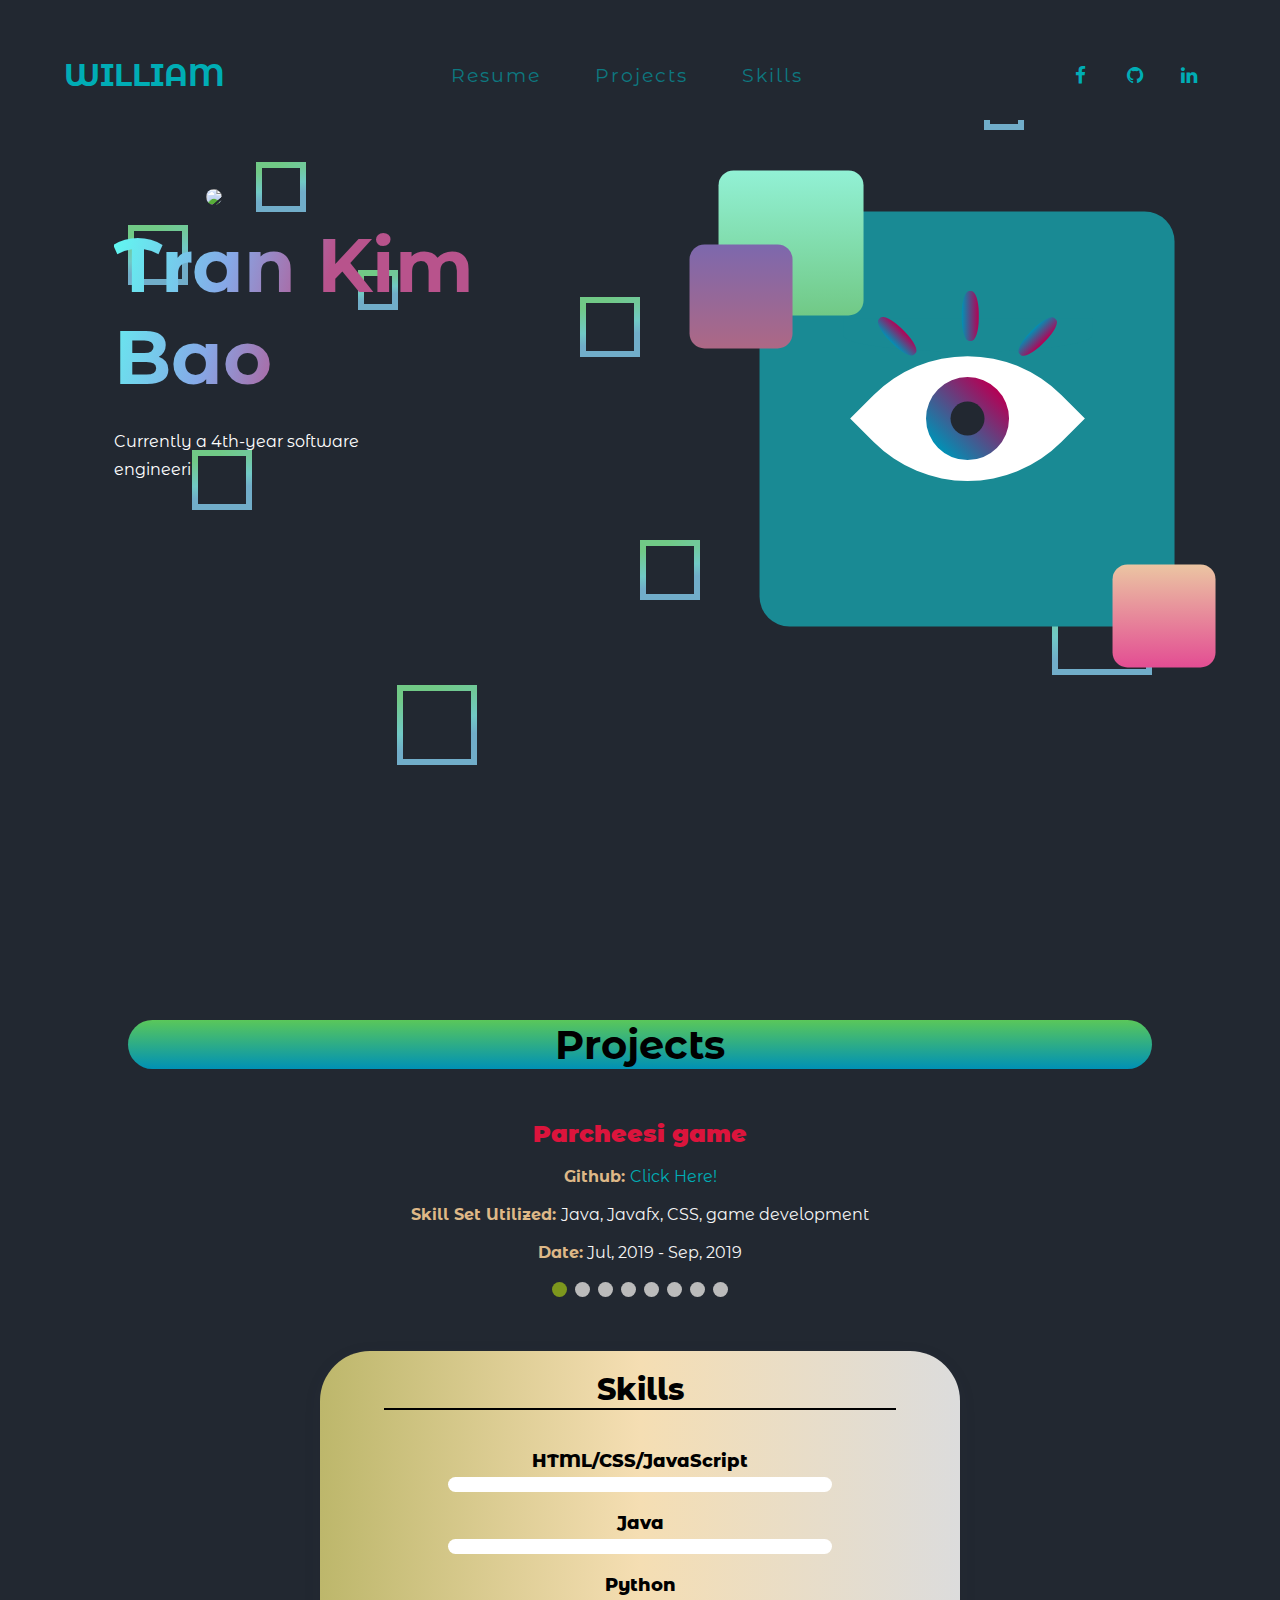
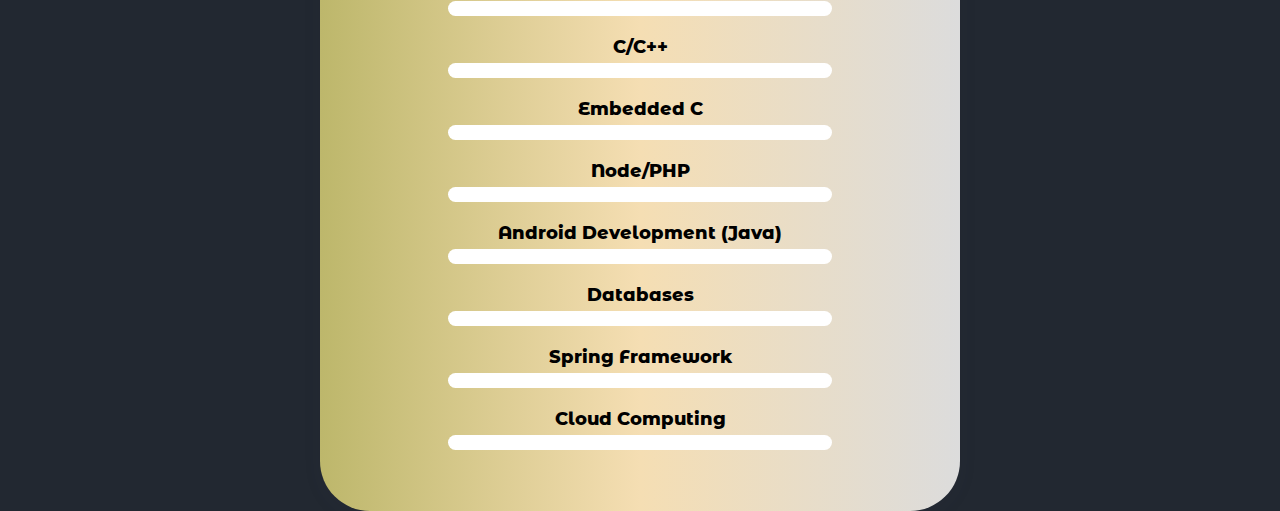
==== index.html @ d8c1fde9 "Update index.html" ====
<!DOCTYPE html>
<html lang="en">
<head>
    <meta charset="UTF-8">
    <meta http-equiv="X-UA-Compatible" content="IE=edge">
    <meta name="viewport" content="width=device-width, initial-scale=1.0">
    <link rel="stylesheet" href="css/styles.css">   
    <link href="https://maxcdn.bootstrapcdn.com/font-awesome/4.2.0/css/font-awesome.min.css" rel="stylesheet">
    <script src="js/index.js"></script>
    <title>Bao Tran Portfolio</title>
</head>
<body>
    <div class="nav-bar">
        <div class="logo">
            <a style="cursor: unset;">William</a>
        </div>
        <div class="menu">
            <ul>
                <li><a href="https://resume.io/r/uUIfViOL4">Resume</a></li>
                <li><a style="cursor: pointer;" onclick="view(0)">Projects</a></li>
                <li><a style="cursor: pointer;" onclick="view(1)">Skills</a></li>
            </ul>
        </div>
        <div class="social-media">
            <ul>
                <li><a href="https://www.facebook.com/people/Kim-B%E1%BA%A3o/100005663730934/"><i class="fa fa-facebook"></i></a></li>
                <li><a href="https://github.com/s3740819/"><i class="fa fa-github"></i></a></li>
                <li><a href="https://www.linkedin.com/in/bao-tran-78161021a/"><i class="fa fa-linkedin"></i></a></li>
            </ul>
        </div>
    </div>
    <section class="header" id="header">
        <div class="hero">
            <div class="row">
                <div class="left-section">
                    <div style="margin-left: 20%; margin-bottom: 10px;"> 
                        <img src="image.jpg" width="200px" style="border-radius: 50%;">
                    </div>
                    <div class="content">
                        <h2>Tran Kim Bao</h2>
                        <p id="overview"></p>
                        <div id="temp" style="margin-bottom: 8px;"><br></div>
                        <div id="temp1" style="margin-bottom: 10px;"><br></div>

                    </div>
                </div>
                <div class="container">
                    <div class="eye">
                        <div class="wrinkle1"></div>
                        <div class="wrinkle2"></div>
                        <div class="wrinkle3"></div>
                        <div class="shut">
                            <span></span>
                        </div>
                        <div class="ball">
                            <div class="pupil"></div>
                        </div>
                    </div>
                    <div class="sub-container1">
                
                    </div>
                    <div class="sub-container2">
                        
                    </div>
                    <div class="sub-container3">
                        
                    </div>
                </div>
                
            </div>
        </div>
    </section>
    <div class="wrapper">
        <div class="box">
            <div></div>
            <div></div>
            <div></div>
            <div></div>
            <div></div>
            <div></div>
            <div></div>
            <div></div>
            <div></div>
            <div></div>
            <div></div>
            
        </div>
    </div>


    
    <div style="font-size: 40px; text-align: center; background: linear-gradient(#5ac75a,#0091b5); width: 80%; margin: auto; border-radius: 50px;"><b>Projects</b></div>
    <div class="slideshow-container" style="margin-bottom: 20px; margin-top: 50px;">
        <div class="mySlides" style="text-align: center;">
            <div id="title" style="color: crimson;"></div>
            <div id="content" style="color: whitesmoke;"></div>
        </div>
    </div>

    <div style="text-align:center;">
        <div style="text-align:center;">
            <span class="dot" onclick="showSlides(1)"></span> 
            <span class="dot" onclick="showSlides(2)"></span> 
            <span class="dot" onclick="showSlides(3)"></span> 
            <span class="dot" onclick="showSlides(4)"></span> 
            <span class="dot" onclick="showSlides(5)"></span> 
            <span class="dot" onclick="showSlides(6)"></span> 
            <span class="dot" onclick="showSlides(7)"></span> 
            <span class="dot" onclick="showSlides(8)"></span> 
        </div>
    </div>

    
    <div class="skills" style="width: 50%; height: 760px; margin: auto; background: linear-gradient(270deg,gainsboro, wheat, darkkhaki); margin-top: 50px; text-align: center; border-radius: 50px; box-shadow: 0 5px 20px 0 rgb(69 67 96 / 6%);">
        <div style="padding-top: 20px;font-size: 30px;font-weight: 800;">Skills</div>
        <hr style="width:80%; margin: auto; border: 1px solid black;">
        <div style="opacity: 1; margin-top: 20px; padding-top: 20px; font-weight: 800; font-size: 18px;">
            <label>HTML/CSS/JavaScript</label>
            <div style="background-color: white; height: 15px; width: 60%; margin: auto; border-radius: 30px; margin-bottom: 20px; margin-top: 5px;">
                <div class="level" ></div>
            </div>
            <label>Java</label>
            <div style="background-color: white; height: 15px; width: 60%; margin: auto; border-radius: 30px; margin-bottom: 20px; margin-top: 5px;">
                <div class="level" ></div>
            </div>
            <label>Python</label>
            <div style="background-color: white; height: 15px; width: 60%; margin: auto; border-radius: 30px; margin-bottom: 20px; margin-top: 5px;">
                <div class="level" ></div>
            </div>
            <label>C/C++</label>
            <div style="background-color: white; height: 15px; width: 60%; margin: auto; border-radius: 30px; margin-bottom: 20px; margin-top: 5px;">
                <div class="level"></div>
            </div>
            <label>Embedded C</label>
            <div style="background-color: white; height: 15px; width: 60%; margin: auto; border-radius: 30px; margin-bottom: 20px; margin-top: 5px;">
                <div class="level" ></div>
            </div>
            <label>Node/PHP</label>
            <div style="background-color: white; height: 15px; width: 60%; margin: auto; border-radius: 30px; margin-bottom: 20px; margin-top: 5px;">
                <div class="level" ></div>
            </div>
            <label>Android Development (Java)</label>
            <div style="background-color: white; height: 15px; width: 60%; margin: auto; border-radius: 30px; margin-bottom: 20px; margin-top: 5px;">
                <div class="level"  ></div>
            </div>
            <label>Databases</label>
            <div style="background-color: white; height: 15px; width: 60%; margin: auto; border-radius: 30px; margin-bottom: 20px; margin-top: 5px;">
                <div class="level" ></div>
            </div>
            <label>Spring Framework</label>
            <div style="background-color: white; height: 15px; width: 60%; margin: auto; border-radius: 30px; margin-bottom: 20px; margin-top: 5px;">
                <div class="level" ></div>
            </div>
            <label>Cloud Computing</label>
            <div style="background-color: white; height: 15px; width: 60%; margin: auto; border-radius: 30px; margin-top: 5px;">
                <div class="level end" ></div>
            </div>
        </div>
    </div>
</body>
</html>
<script>
    typing();
    showSlides(1);
</script>
---- css/styles.css ----
@import url('https://fonts.googleapis.com/css2?family=Montserrat+Alternates:wght@300;400;500;600;700;800;900&display=swap');

*  {
    margin: 0;
    padding: 0;
    box-sizing: border-box;
    font-family: 'Montserrat Alternates', sans-serif;
}

body {
    background-color: #222831;
    height: calc(100vh);
}

a, a:hover {
    text-decoration: none;
    color: #00adb5;
}

ul {
    list-style: none;
}

li {
    display: inline-block;
}

.header {
    width: 100%;
    height: 100vh;
    background-color: #222831;
}

.nav-bar {
    width: 90%;
    height: 120px;
    margin: auto;
    color: #00adb5;
    display: flex;
    justify-content: space-between;
    align-items: center;
    padding-top: 30px;
    position: -webkit-sticky;
    position: sticky;
    top: 0;
    z-index: 1000000;
    background-color: #222831;
}

.nav-bar .logo a {
    font-size: 30px;
    font-weight: 700;
    text-transform: uppercase;
    animation: name_animate 4s linear infinite;
}

.nav-bar .menu ul li{
    margin-right: 30px;
}

.nav-bar .menu ul li a {
    font-size: 19px;
    letter-spacing: 2px;
    padding: 10px;
    border-radius: 5px;
    text-transform: capitalize;
    transition: all 0.5s;
    opacity: 0.6;
}

.nav-bar .menu ul li a.active {
    opacity: 1;
}

.nav-bar .menu ul li a:hover {
    font-size: 30px;
    opacity: 1;
}

.nav-bar .social-media ul li i{
    width: 45px;
    height: 45px;
    line-height: 45px;
    margin-right: 5px;
    border-radius: 50px;
    text-align: center;
    align-items: center;
    font-size: 19px;
    transition: all 0.3s ease-in-out;
}

.nav-bar .social-media ul li i:hover{
    font-size: 25px;
    background: linear-gradient(#b50054,#0091b5);
}

.hero {
    width: 100%;
}

.hero .row {
    width: 90%;
    display: flex;
    justify-content: space-between;
    align-items: center;
    padding-top: 50px;
    margin: auto;
}

.hero .row .left-section{
    width: 40%;
    margin-left: 50px;
    background: transparent;
    z-index: 2;
}

.hero .row .left-section h2{
    font-size: 75px;
    background: linear-gradient(
        285deg
        ,#b8538c 55%, #86A8E7 75%, #5FFBF1 100%);
    text-transform: capitalize;
    -webkit-background-clip: text;
    -webkit-text-fill-color: transparent;
    animation: fly_down 1s normal forwards ease-in-out;
}

img{
    animation: fly_down 1s normal forwards ease-in-out;
}

.text{
    animation: fly_down 0.3s normal forwards ease-in-out;
}

@keyframes fly_down {
    0%{
        opacity: 0;
        transform: translate3d(0px, -50%, 0px);
    }
    100%{
        opacity: 1;
        transform: none;
    }
}

.hero .row .left-section p{
    margin: 25px 0;
    color: white;
    line-height: 28px;
    padding-right: 150px;
}

.eye {
    width: 40%;
    height: 40%;
    background-color: white;
    transform: translate(-50%, -50%) rotate(45deg);
    position: absolute;
    top: 50%;
    left: 50%;
    border-radius: 80% 0;
    cursor: pointer;
    z-index: 999;
}

@keyframes test {
    0%,100% {
        top: 50%;
        left: 50%;
    }
    25% {
        top: 60%;
        left: 40%;
    }
    50% {
        top: 60%;
        right: 80%;
    }
    75% {
        top: 40%;
        left: 64%;
    }
  }



.ball {
    width: 50%;
    height: 50%;
    background: linear-gradient(#b50054,#0091b5);
    border-radius: 50%;
    position: absolute;
    top: 50%;
    left: 50%;
    transform: translate( -50%, -50%);
    animation: test 6s infinite alternate cubic-bezier(1,.02,0,1);;
}

.pupil {
    width: 40%;
    height: 40%;
    background: #222831;
    border-radius: 100%;
    position: absolute;
    top: 50%;
    left: 50%;
    transform: translate( -50%, -50%);
}

.shut {
    width: 150%;
    height: 100%;
    position: absolute;
    top: 43%;
    left: 43%;
    transform: translate(-50%, -50%) rotate(-45deg);
    z-index: 999;
}

.shut span {
    display: block;
    width: 100%;
    height: 20%;
    background: #198a94;
    border-radius: 0 0 60% 60%;
    transition: 1s all;
}

.eye:hover .shut span {
    height: 100%;
}

.eye:hover .wrinkle1 {
    background: #198a94;
}

.eye:hover .wrinkle2 {
    background:#198a94;
}

.eye:hover .wrinkle3 {
    background: #198a94;
}

.wrinkle1 {
    width: 30%;
    height: 10%;
    background: linear-gradient(#b50054,#0091b5);
    border-radius: 45%;
    position: absolute;
    top: 40%;
    right: 100%;
    z-index: 1000;
}

.wrinkle2 {
    width: 30%;
    height: 10%;
    background: linear-gradient(#b50054,#0091b5);
    border-radius: 45%;
    position: absolute;
    transform: rotate(90deg);
    bottom: 110%;
    left: 30%;
    z-index: 1000;
}

.wrinkle3 {
    width: 30%;
    height: 10%;
     background: linear-gradient(#b50054,#0091b5);
    border-radius: 45%;
    position: absolute;
    transform: translate(-25%)  rotate(45deg);
    z-index: 1000;
}

.hero .row .container {
    animation: move 2s infinite alternate ease-in-out;
    border-radius: 30px;
    background-color: #198a94;
    width: 36%;
    padding-top: 36%;
    position: relative;
    transform: translate(-10%,10%);
    z-index: 10000;
}

@keyframes move {
    0%,100% {
        top: 0;
    }
    50% {
        top: 20px;
    }
  }

.sub-container1 {
    width: 25%;
    height: 25%;
    border-radius: 15px;
    position: absolute;
    background: linear-gradient(#ebc5a2,#e34d93);
    right: -10%;
    bottom: -10%;
    opacity: 100;
    z-index: -99;
}

.sub-container2 {
    width: 35%;
    height: 35%;
    border-radius: 15px;
    position: absolute;
    background: linear-gradient(#92f1d5,#71c986);;
    left: -10%;
    top: -10%;
    z-index: 1;
}

.sub-container3 {
    width: 25%;
    height: 25%;
    border-radius: 15px;
    position: absolute;
    background: linear-gradient(#7d68ad,#ad6885);
    left: -17%;
    top: 8%;
    z-index: 3;
}

.wrapper {
    position: absolute;
    width: 100%;
    height: 100vh;
    top: 0;
}

.box div {
    position: absolute;
    width: 60px;
    height: 60px;
    background-color: transparent;
    border-radius: 30px;
    border: 6px solid transparent;
    border-image: linear-gradient(285deg
    ,#71c986 10%,#71c9a6 30%, #71c9c5 50%,#71adc9 70%);
    -webkit-border-image: -webkit-linear-gradient(285deg
    ,#71c986 10%,#71c9a6 30%, #71c9c5 50%,#71adc9 70%);
    border-image-slice: 1;
    z-index: 1;
}

.box div:nth-child(1) {
    width: 40px;
    height: 40px;
    top: 30%;
    left: 28%;
    animation: animate 9s linear infinite;
}

.box div:nth-child(2) {
    top: 60%;
    left: 50%;
    animation: animate 9s linear infinite;
}

.box div:nth-child(3) {
    width: 50px;
    height: 50px;
    top: 18%;
    left: 20%;
    animation: animate 7s linear infinite;
}

.box div:nth-child(4) {
    top: 25%;
    left: 10%;
    animation: animate 5s linear infinite;
}

.box div:nth-child(5) {
    top: 30%;
    right: 10%;
    animation: animate 6s linear infinite;
}

.box div:nth-child(6) {
    top: 48%;
    right: 30%;
    animation: animate 8s linear infinite;
}

.box div:nth-child(7) {
    top: 33%;
    right: 50%;
    animation: animate 8s linear infinite;
}

.box div:nth-child(8) {
    width: 40px;
    height: 40px;
    top: 10%;
    right: 20%;
    animation: animate 10s linear infinite;
}

.box div:nth-child(9) {
    top: 50%;
    left: 15%;
    animation: animate 7s linear infinite;
}

.box div:nth-child(10) {
    width: 80px;
    height: 80px;
    bottom: 15%;
    left: 31%;
    animation: animate 11s linear infinite;
}

.box div:nth-child(11) {
    width: 100px;
    height: 100px;
    bottom: 25%;
    right: 10%;
    animation: animate 14s linear infinite;
}

@keyframes name_animate{
    0% {
        color: #00adb5;
    }
    30%{
        color: #d12f2f;
    }
    60% {
        color: #bcc726;
    }
}

@keyframes animate {
    0% {
        transform: scale(0) translateY(0) rotate(0);
        opacity: 1;
    }
    100% {
        transform: scale(1.3) translateY(-90px) rotate(360deg);
        opacity: 0;
    }
}

@media only screen and (max-width: 900px) { 
    .hero .row {
        display: 100%;
    }
    .hero .row .left-section {
        width: 55%;
    }

}

@media only screen and (max-width: 800px) { 
    .box div:nth-child(3) {
        display: none;
    }
    .box div:nth-child(6) {
        display: none;
    }
    .box div:nth-child(7) {
        display: none;
    }
    .box div:nth-child(8) {
        display: none;
    }
    .box div:nth-child(9) {
        display: none;
    }
    .container {
        display: none;
    }
    .hero .row {
        display: 100%;
    }
    .hero .row .left-section {
        width: 100%;
    }

}


/* The dots/bullets/indicators */
.dot {
    cursor: pointer;
    height: 15px;
    width: 15px;
    margin: 0 2px;
    background-color: #bbb;
    border-radius: 50%;
    display: inline-block;
    transition: background-color 0.6s ease;
  }
  
  .active, .dot:hover {
    background-color: #7d971d;
  }
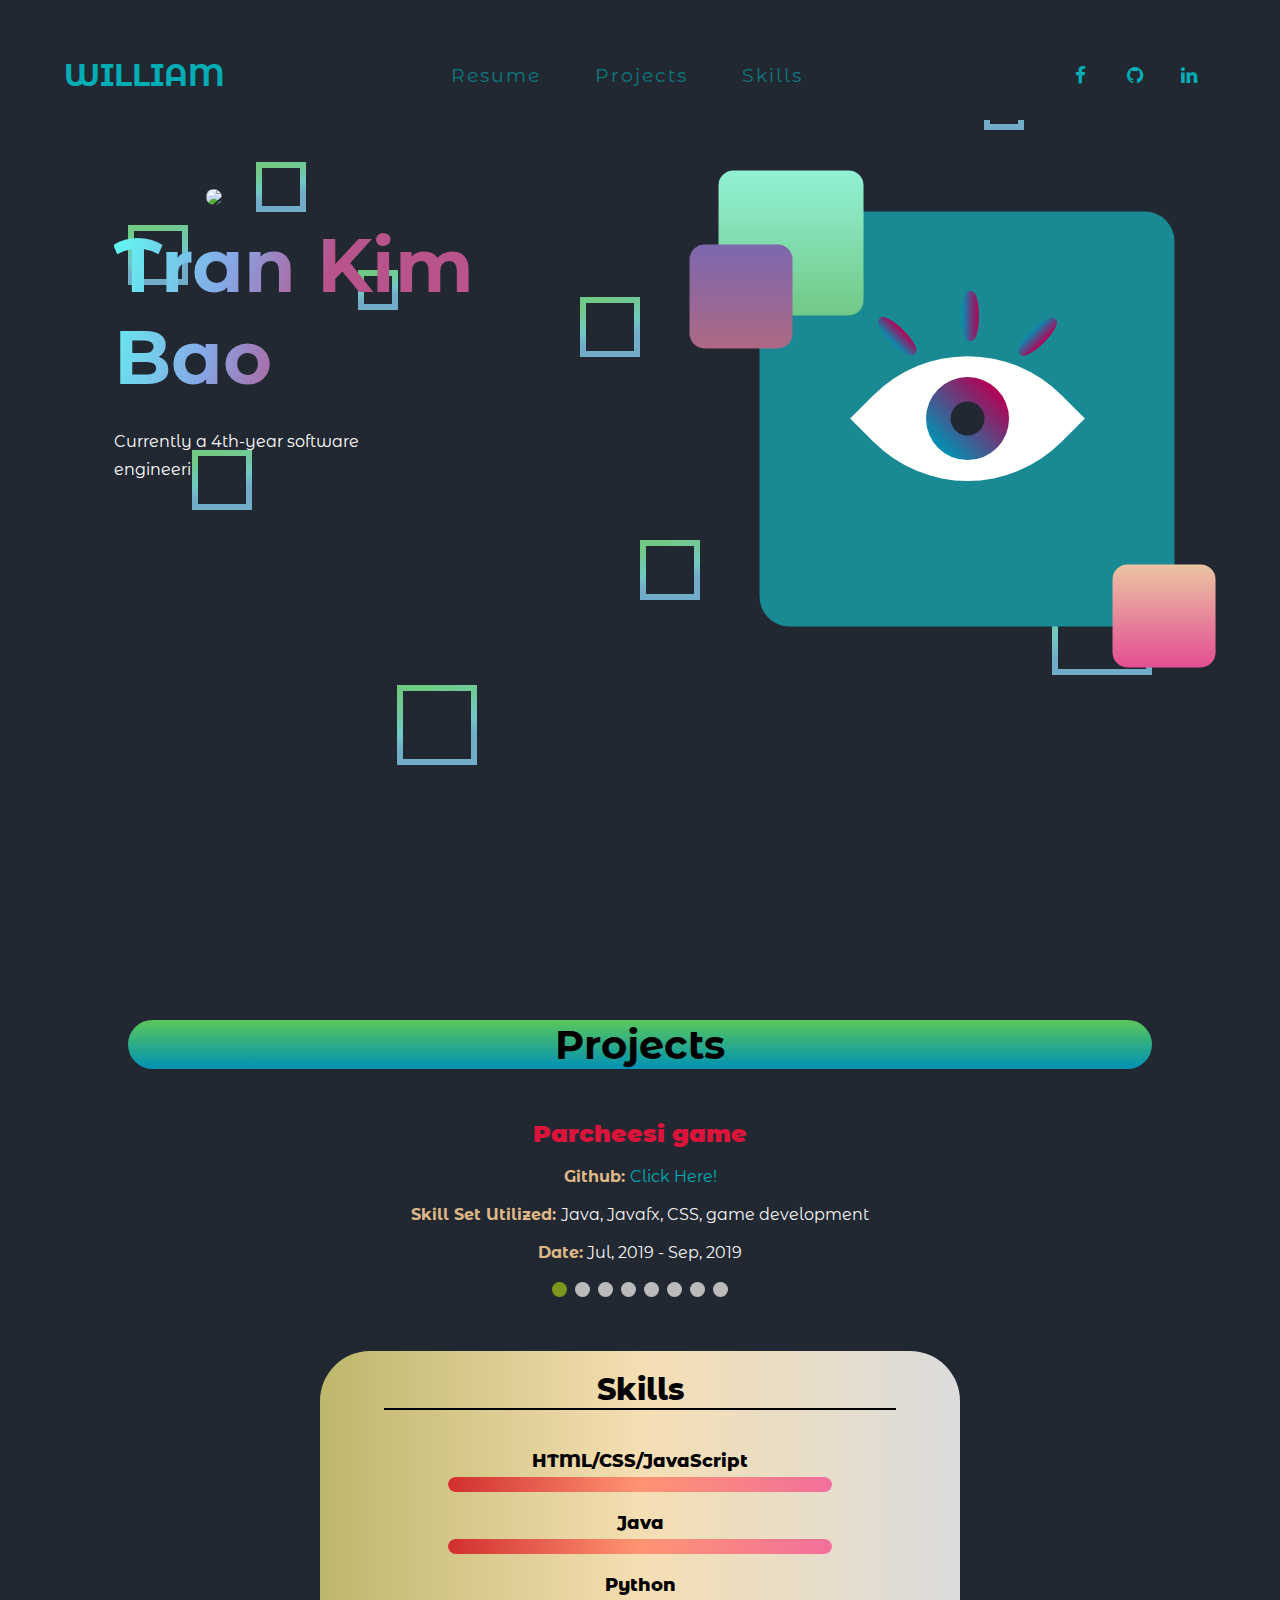
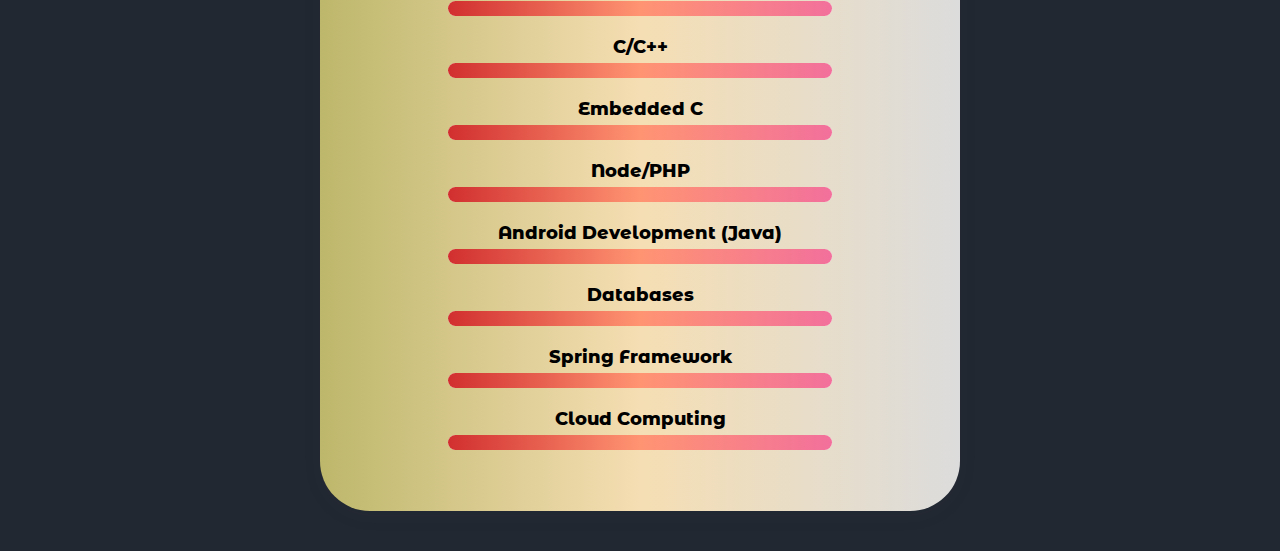
==== commit fce70127: "Update index.html" ====
--- a/index.html
+++ b/index.html
@@ -111,7 +111,7 @@
     </div>
 
     
-    <div class="skills" style="width: 50%; height: 760px; margin: auto; background: linear-gradient(270deg,gainsboro, wheat, darkkhaki); margin-top: 50px; text-align: center; border-radius: 50px; box-shadow: 0 5px 20px 0 rgb(69 67 96 / 6%);">
+    <div class="skills" style="width: 50%; height: 760px; margin: auto; background: linear-gradient(270deg,gainsboro, wheat, darkkhaki); margin-top: 50px; margin-bottom: 40px; text-align: center; border-radius: 50px; box-shadow: 0 5px 20px 0 rgb(69 67 96 / 6%);">
         <div style="padding-top: 20px;font-size: 30px;font-weight: 800;">Skills</div>
         <hr style="width:80%; margin: auto; border: 1px solid black;">
         <div style="opacity: 1; margin-top: 20px; padding-top: 20px; font-weight: 800; font-size: 18px;">
--- a/css/styles.css
+++ b/css/styles.css
@@ -9,7 +9,6 @@
 
 body {
     background-color: #222831;
-    height: calc(100vh);
 }
 
 a, a:hover {
@@ -122,21 +121,32 @@
     text-transform: capitalize;
     -webkit-background-clip: text;
     -webkit-text-fill-color: transparent;
-    animation: fly_down 1s normal forwards ease-in-out;
+    animation: drop_right 1s normal forwards ease-in-out;
 }
 
 img{
-    animation: fly_down 1s normal forwards ease-in-out;
+    animation: drop_down 1s normal forwards ease-in-out;
 }
 
 .text{
-    animation: fly_down 0.3s normal forwards ease-in-out;
-}
-
-@keyframes fly_down {
+    animation: drop_down 0.3s normal forwards ease-in-out;
+}
+
+@keyframes drop_down {
     0%{
         opacity: 0;
         transform: translate3d(0px, -50%, 0px);
+    }
+    100%{
+        opacity: 1;
+        transform: none;
+    }
+}
+
+@keyframes drop_right {
+    0%{
+        opacity: 0;
+        transform: translate3d(-200px, 0%, 0px);
     }
     100%{
         opacity: 1;
@@ -461,7 +471,7 @@
 
 }
 
-@media only screen and (max-width: 800px) { 
+@media only screen and (max-width: 1130px) {
     .box div:nth-child(3) {
         display: none;
     }
@@ -489,6 +499,77 @@
 
 }
 
+.level {
+    background: linear-gradient(270deg,#f2709c,#ff9472, #d12f2f);
+    height: 15px; 
+    border-radius: 30px;
+}
+
+#web{animation: web_animate 1s normal forwards ease-in-out;}
+#c{animation: c_animate 1s normal forwards ease-in-out;}
+#python{animation: python_animate 1s normal forwards ease-in-out;}
+#java{animation: java_animate 1s normal forwards ease-in-out;}
+#server{animation: server_animate 1s normal forwards ease-in-out;}
+#cloud{animation: cloud_animate 1s normal forwards ease-in-out;}
+#embedded{animation: embedded_animate 1s normal forwards ease-in-out;}
+#database{animation: database_animate 1s normal forwards ease-in-out;}
+#spring{animation: spring_animate 1s normal forwards ease-in-out;}
+#android{animation: android_animate 1s normal forwards ease-in-out;}
+
+
+@keyframes web_animate{
+    0% {width: 0%;}
+    100% {width: 85%;}
+}
+
+@keyframes java_animate{
+    0% {width: 0%;}
+    100% {width: 90%;}
+}
+@keyframes c_animate{
+    0% {width: 0%;}
+    100% {width: 75%;}
+}
+@keyframes server_animate{
+    0% {width: 0%;}
+    100% {width: 75%;}
+}
+@keyframes cloud_animate{
+    0% {width: 0%;}
+    100% {width: 70%;}
+}
+@keyframes android_animate{
+    0% {width: 0%;}
+    100% {width: 80%;}
+}
+@keyframes embedded_animate{
+    0% {width: 0%;}
+    100% {width: 70%;}
+}
+@keyframes database_animate{
+    0% {width: 0%;}
+    100% {width: 90%;}
+}
+@keyframes spring_animate{
+    0% {width: 0%;}
+    100% {width: 80%;}
+}
+@keyframes python_animate{
+    0% {width: 0%;}
+    100% {width: 75%;}
+}
+
+.skills::before{
+    background: inherit;
+    z-index: -1;
+    top: 0;
+    left: 0;
+    right: 0;
+    bottom: 0;
+    box-shadow: inset 0 0 2000px rgba(255, 255, 255, .5);
+    filter: blur(10px);
+    margin: -20px;
+}
 
 /* The dots/bullets/indicators */
 .dot {
@@ -506,3 +587,23 @@
     background-color: #7d971d;
   }
   
+  *::-webkit-scrollbar {
+    width: 10px;
+	background-color: #222831;
+  }
+
+  *::-webkit-scrollbar-track {
+    -webkit-box-shadow: inset 0 0 6px rgba(0,0,0,0.3);
+	border-radius: 15px;
+	background-color: #F5F5F5;
+ }
+
+  *::-webkit-scrollbar-thumb {
+    border-radius: 15px;
+	background-color: #861515;
+	background-image: -webkit-linear-gradient(90deg,
+											  transparent,
+											  rgba(0, 0, 0, 0.4) 50%,
+											  transparent,
+											  transparent)
+  }
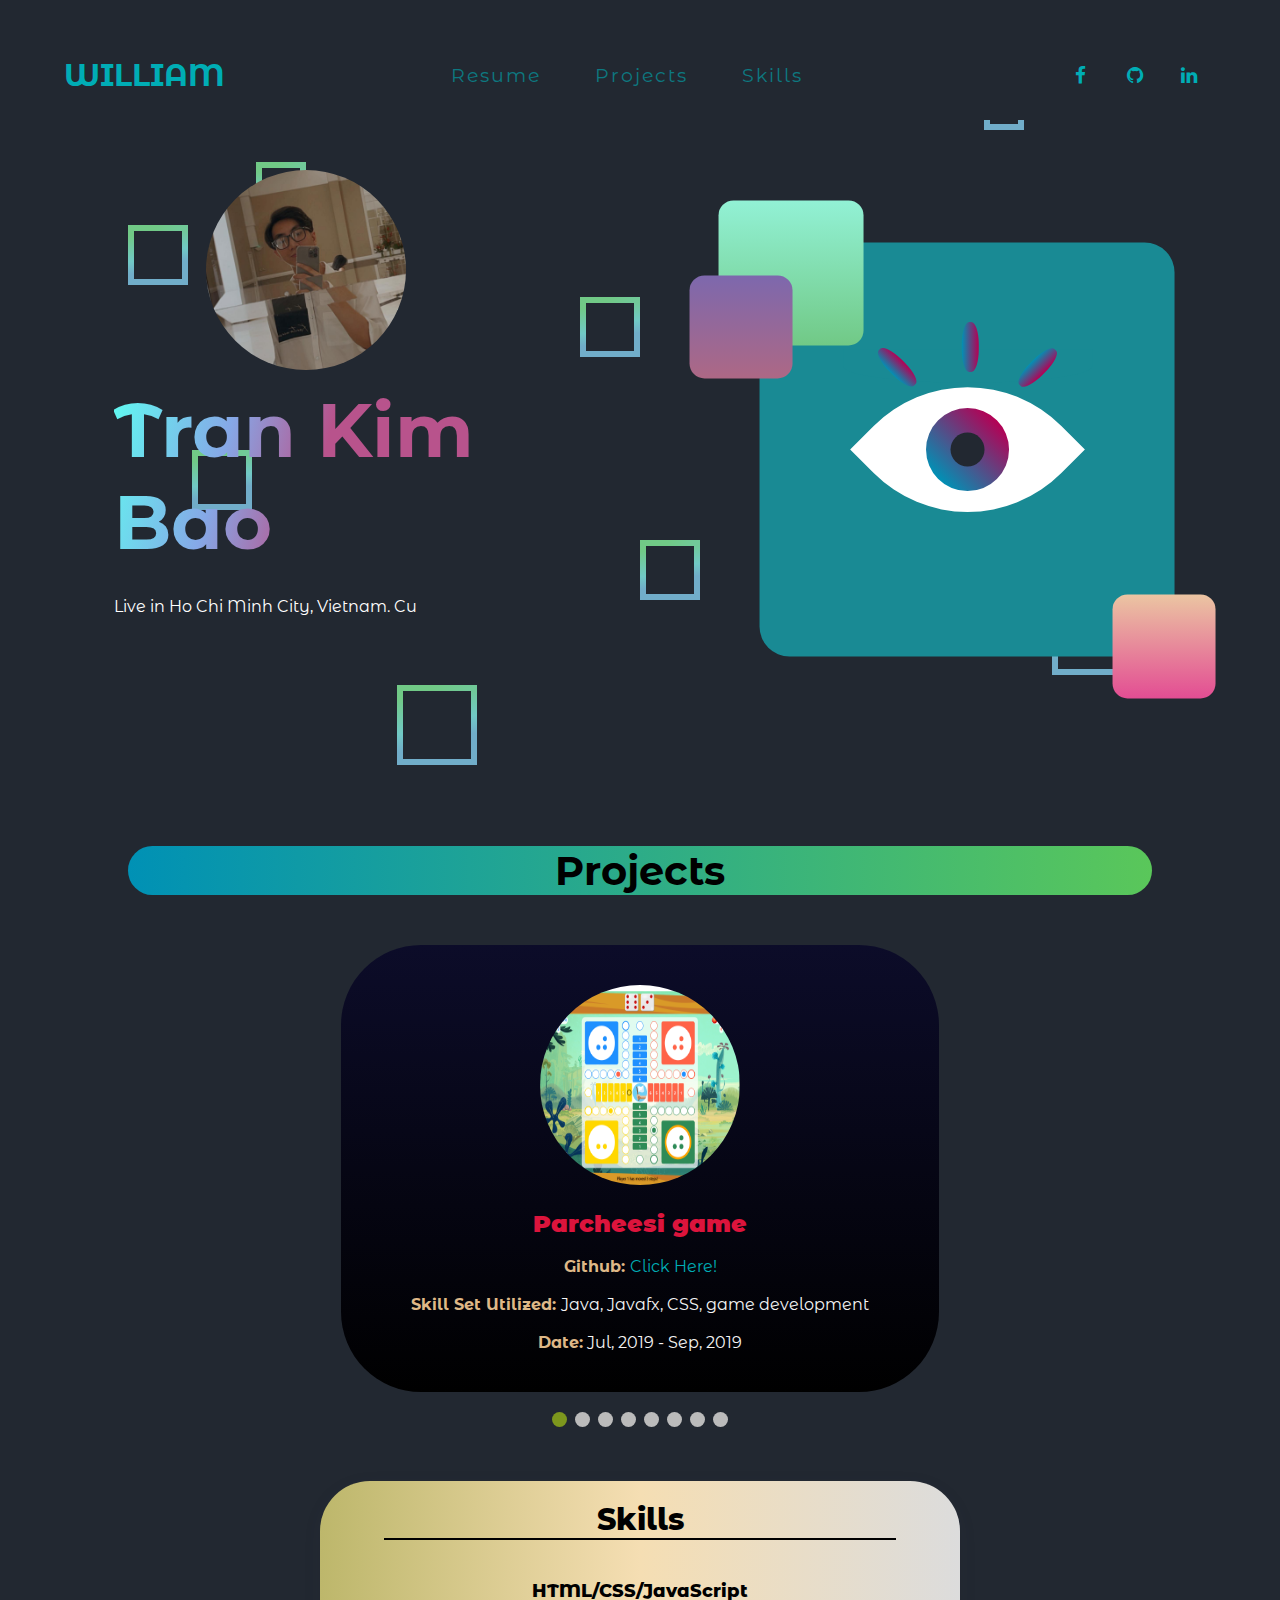
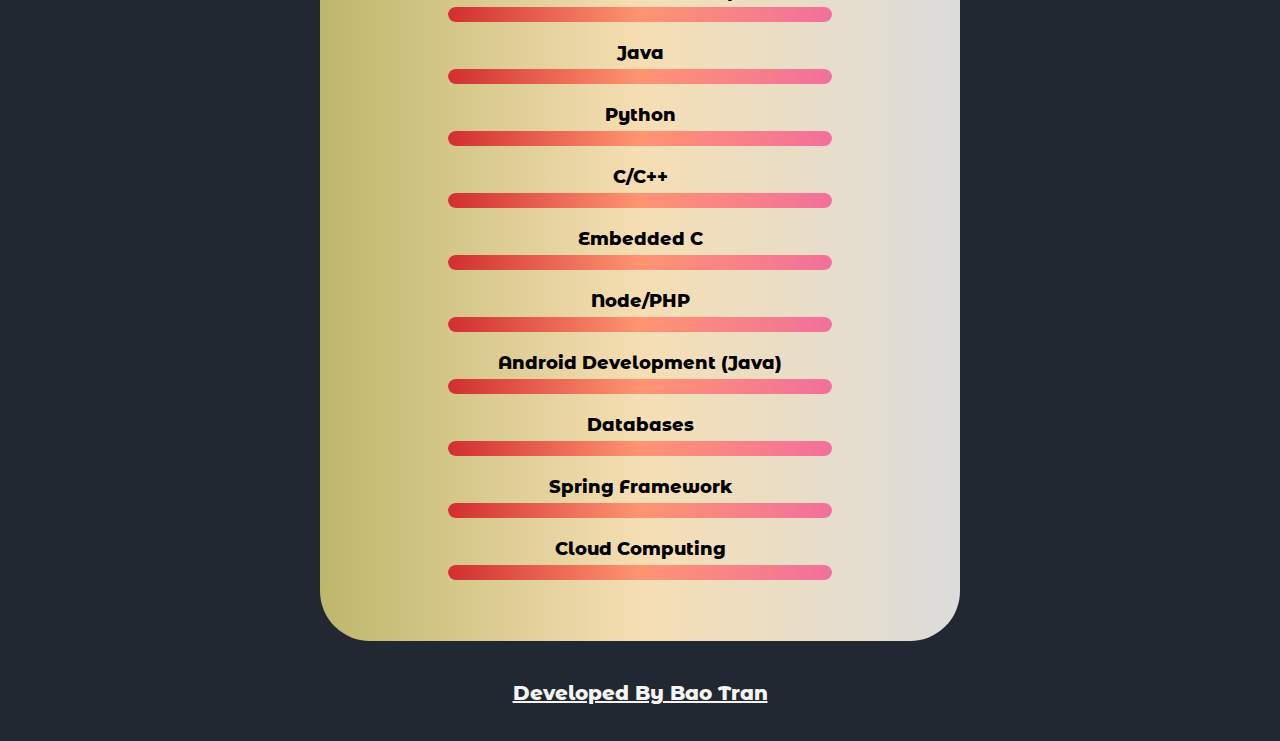
==== commit 768a1921: "update" ====
--- a/index.html
+++ b/index.html
@@ -34,14 +34,11 @@
             <div class="row">
                 <div class="left-section">
                     <div style="margin-left: 20%; margin-bottom: 10px;"> 
-                        <img src="image.jpg" width="200px" style="border-radius: 50%;">
+                        <img class="ava" src="img/image.jpg" width="200px" style="border-radius: 50%;">
                     </div>
                     <div class="content">
                         <h2>Tran Kim Bao</h2>
                         <p id="overview"></p>
-                        <div id="temp" style="margin-bottom: 8px;"><br></div>
-                        <div id="temp1" style="margin-bottom: 10px;"><br></div>
-
                     </div>
                 </div>
                 <div class="container">
@@ -66,9 +63,82 @@
                         
                     </div>
                 </div>
-                
             </div>
         </div>
+
+
+
+        <div style="font-size: 40px; text-align: center; background: linear-gradient(270deg, #5ac75a,#0091b5); width: 80%; margin: auto; margin-top: 200px; border-radius: 50px;"><b>Projects</b></div>
+        <div class="slideshow-container" style="border-radius: 80px;margin: auto;margin-bottom: 20px;margin-top: 50px;text-align: center;width: fit-content;padding: 40px 70px; background: linear-gradient(#0c0c29, #000000);">
+            <img id="img" width="200px" height="200px" style="margin-bottom: 20px; border-radius: 50%;">
+            <div id="title" style="color: crimson;"></div>
+            <div id="content" style="color: whitesmoke;"></div>
+        </div>
+
+        <div style="text-align:center;">
+            <div style="text-align:center;">
+                <span class="dot" onclick="showSlides(1)"></span> 
+                <span class="dot" onclick="showSlides(2)"></span> 
+                <span class="dot" onclick="showSlides(3)"></span> 
+                <span class="dot" onclick="showSlides(4)"></span> 
+                <span class="dot" onclick="showSlides(5)"></span> 
+                <span class="dot" onclick="showSlides(6)"></span> 
+                <span class="dot" onclick="showSlides(7)"></span> 
+                <span class="dot" onclick="showSlides(8)"></span> 
+            </div>
+        </div>
+
+        
+        <div class="skills" style="width: 50%; height: 760px; margin: auto; background: linear-gradient(270deg,gainsboro, wheat, darkkhaki); margin-top: 50px; text-align: center; border-radius: 50px; box-shadow: 0 5px 20px 0 rgb(69 67 96 / 6%);">
+            <div style="padding-top: 20px;font-size: 30px;font-weight: 800;">Skills</div>
+            <hr style="width:80%; margin: auto; border: 1px solid black;">
+            <div style="opacity: 1; margin-top: 20px; padding-top: 20px; font-weight: 800; font-size: 18px;">
+                <label>HTML/CSS/JavaScript</label>
+                <div style="background-color: white; height: 15px; width: 60%; margin: auto; border-radius: 30px; margin-bottom: 20px; margin-top: 5px;">
+                    <div class="level" ></div>
+                </div>
+                <label>Java</label>
+                <div style="background-color: white; height: 15px; width: 60%; margin: auto; border-radius: 30px; margin-bottom: 20px; margin-top: 5px;">
+                    <div class="level" ></div>
+                </div>
+                <label>Python</label>
+                <div style="background-color: white; height: 15px; width: 60%; margin: auto; border-radius: 30px; margin-bottom: 20px; margin-top: 5px;">
+                    <div class="level" ></div>
+                </div>
+                <label>C/C++</label>
+                <div style="background-color: white; height: 15px; width: 60%; margin: auto; border-radius: 30px; margin-bottom: 20px; margin-top: 5px;">
+                    <div class="level"></div>
+                </div>
+                <label>Embedded C</label>
+                <div style="background-color: white; height: 15px; width: 60%; margin: auto; border-radius: 30px; margin-bottom: 20px; margin-top: 5px;">
+                    <div class="level" ></div>
+                </div>
+                <label>Node/PHP</label>
+                <div style="background-color: white; height: 15px; width: 60%; margin: auto; border-radius: 30px; margin-bottom: 20px; margin-top: 5px;">
+                    <div class="level" ></div>
+                </div>
+                <label>Android Development (Java)</label>
+                <div style="background-color: white; height: 15px; width: 60%; margin: auto; border-radius: 30px; margin-bottom: 20px; margin-top: 5px;">
+                    <div class="level"  ></div>
+                </div>
+                <label>Databases</label>
+                <div style="background-color: white; height: 15px; width: 60%; margin: auto; border-radius: 30px; margin-bottom: 20px; margin-top: 5px;">
+                    <div class="level" ></div>
+                </div>
+                <label>Spring Framework</label>
+                <div style="background-color: white; height: 15px; width: 60%; margin: auto; border-radius: 30px; margin-bottom: 20px; margin-top: 5px;">
+                    <div class="level" ></div>
+                </div>
+                <label>Cloud Computing</label>
+                <div style="background-color: white; height: 15px; width: 60%; margin: auto; border-radius: 30px; margin-top: 5px;">
+                    <div class="level end" ></div>
+                </div>
+            </div>
+        </div>
+        <div class="footer" style="padding-top: 40px;height: 100px;text-align: center;font-size: 20px;font-weight: 800;text-decoration: underline;color: whitesmoke;">
+            Developed By Bao Tran
+        </div>
+        
     </section>
     <div class="wrapper">
         <div class="box">
@@ -86,77 +156,6 @@
             
         </div>
     </div>
-
-
-    
-    <div style="font-size: 40px; text-align: center; background: linear-gradient(#5ac75a,#0091b5); width: 80%; margin: auto; border-radius: 50px;"><b>Projects</b></div>
-    <div class="slideshow-container" style="margin-bottom: 20px; margin-top: 50px;">
-        <div class="mySlides" style="text-align: center;">
-            <div id="title" style="color: crimson;"></div>
-            <div id="content" style="color: whitesmoke;"></div>
-        </div>
-    </div>
-
-    <div style="text-align:center;">
-        <div style="text-align:center;">
-            <span class="dot" onclick="showSlides(1)"></span> 
-            <span class="dot" onclick="showSlides(2)"></span> 
-            <span class="dot" onclick="showSlides(3)"></span> 
-            <span class="dot" onclick="showSlides(4)"></span> 
-            <span class="dot" onclick="showSlides(5)"></span> 
-            <span class="dot" onclick="showSlides(6)"></span> 
-            <span class="dot" onclick="showSlides(7)"></span> 
-            <span class="dot" onclick="showSlides(8)"></span> 
-        </div>
-    </div>
-
-    
-    <div class="skills" style="width: 50%; height: 760px; margin: auto; background: linear-gradient(270deg,gainsboro, wheat, darkkhaki); margin-top: 50px; margin-bottom: 40px; text-align: center; border-radius: 50px; box-shadow: 0 5px 20px 0 rgb(69 67 96 / 6%);">
-        <div style="padding-top: 20px;font-size: 30px;font-weight: 800;">Skills</div>
-        <hr style="width:80%; margin: auto; border: 1px solid black;">
-        <div style="opacity: 1; margin-top: 20px; padding-top: 20px; font-weight: 800; font-size: 18px;">
-            <label>HTML/CSS/JavaScript</label>
-            <div style="background-color: white; height: 15px; width: 60%; margin: auto; border-radius: 30px; margin-bottom: 20px; margin-top: 5px;">
-                <div class="level" ></div>
-            </div>
-            <label>Java</label>
-            <div style="background-color: white; height: 15px; width: 60%; margin: auto; border-radius: 30px; margin-bottom: 20px; margin-top: 5px;">
-                <div class="level" ></div>
-            </div>
-            <label>Python</label>
-            <div style="background-color: white; height: 15px; width: 60%; margin: auto; border-radius: 30px; margin-bottom: 20px; margin-top: 5px;">
-                <div class="level" ></div>
-            </div>
-            <label>C/C++</label>
-            <div style="background-color: white; height: 15px; width: 60%; margin: auto; border-radius: 30px; margin-bottom: 20px; margin-top: 5px;">
-                <div class="level"></div>
-            </div>
-            <label>Embedded C</label>
-            <div style="background-color: white; height: 15px; width: 60%; margin: auto; border-radius: 30px; margin-bottom: 20px; margin-top: 5px;">
-                <div class="level" ></div>
-            </div>
-            <label>Node/PHP</label>
-            <div style="background-color: white; height: 15px; width: 60%; margin: auto; border-radius: 30px; margin-bottom: 20px; margin-top: 5px;">
-                <div class="level" ></div>
-            </div>
-            <label>Android Development (Java)</label>
-            <div style="background-color: white; height: 15px; width: 60%; margin: auto; border-radius: 30px; margin-bottom: 20px; margin-top: 5px;">
-                <div class="level"  ></div>
-            </div>
-            <label>Databases</label>
-            <div style="background-color: white; height: 15px; width: 60%; margin: auto; border-radius: 30px; margin-bottom: 20px; margin-top: 5px;">
-                <div class="level" ></div>
-            </div>
-            <label>Spring Framework</label>
-            <div style="background-color: white; height: 15px; width: 60%; margin: auto; border-radius: 30px; margin-bottom: 20px; margin-top: 5px;">
-                <div class="level" ></div>
-            </div>
-            <label>Cloud Computing</label>
-            <div style="background-color: white; height: 15px; width: 60%; margin: auto; border-radius: 30px; margin-top: 5px;">
-                <div class="level end" ></div>
-            </div>
-        </div>
-    </div>
 </body>
 </html>
 <script>
--- a/css/styles.css
+++ b/css/styles.css
@@ -26,7 +26,7 @@
 
 .header {
     width: 100%;
-    height: 100vh;
+    height: 155vh;
     background-color: #222831;
 }
 
@@ -124,12 +124,16 @@
     animation: drop_right 1s normal forwards ease-in-out;
 }
 
-img{
+.ava{
     animation: drop_down 1s normal forwards ease-in-out;
 }
 
 .text{
     animation: drop_down 0.3s normal forwards ease-in-out;
+}
+
+.img{
+    animation: fade 0.3s normal forwards ease-in-out;
 }
 
 @keyframes drop_down {
@@ -140,6 +144,17 @@
     100%{
         opacity: 1;
         transform: none;
+    }
+}
+
+@keyframes fade {
+    0%{
+        opacity: 0;
+        transform: none;
+    }
+    100%{
+        opacity: 1;
+        transform: rotateY(360deg);
     }
 }
 
@@ -607,3 +622,4 @@
 											  transparent,
 											  transparent)
   }
+  
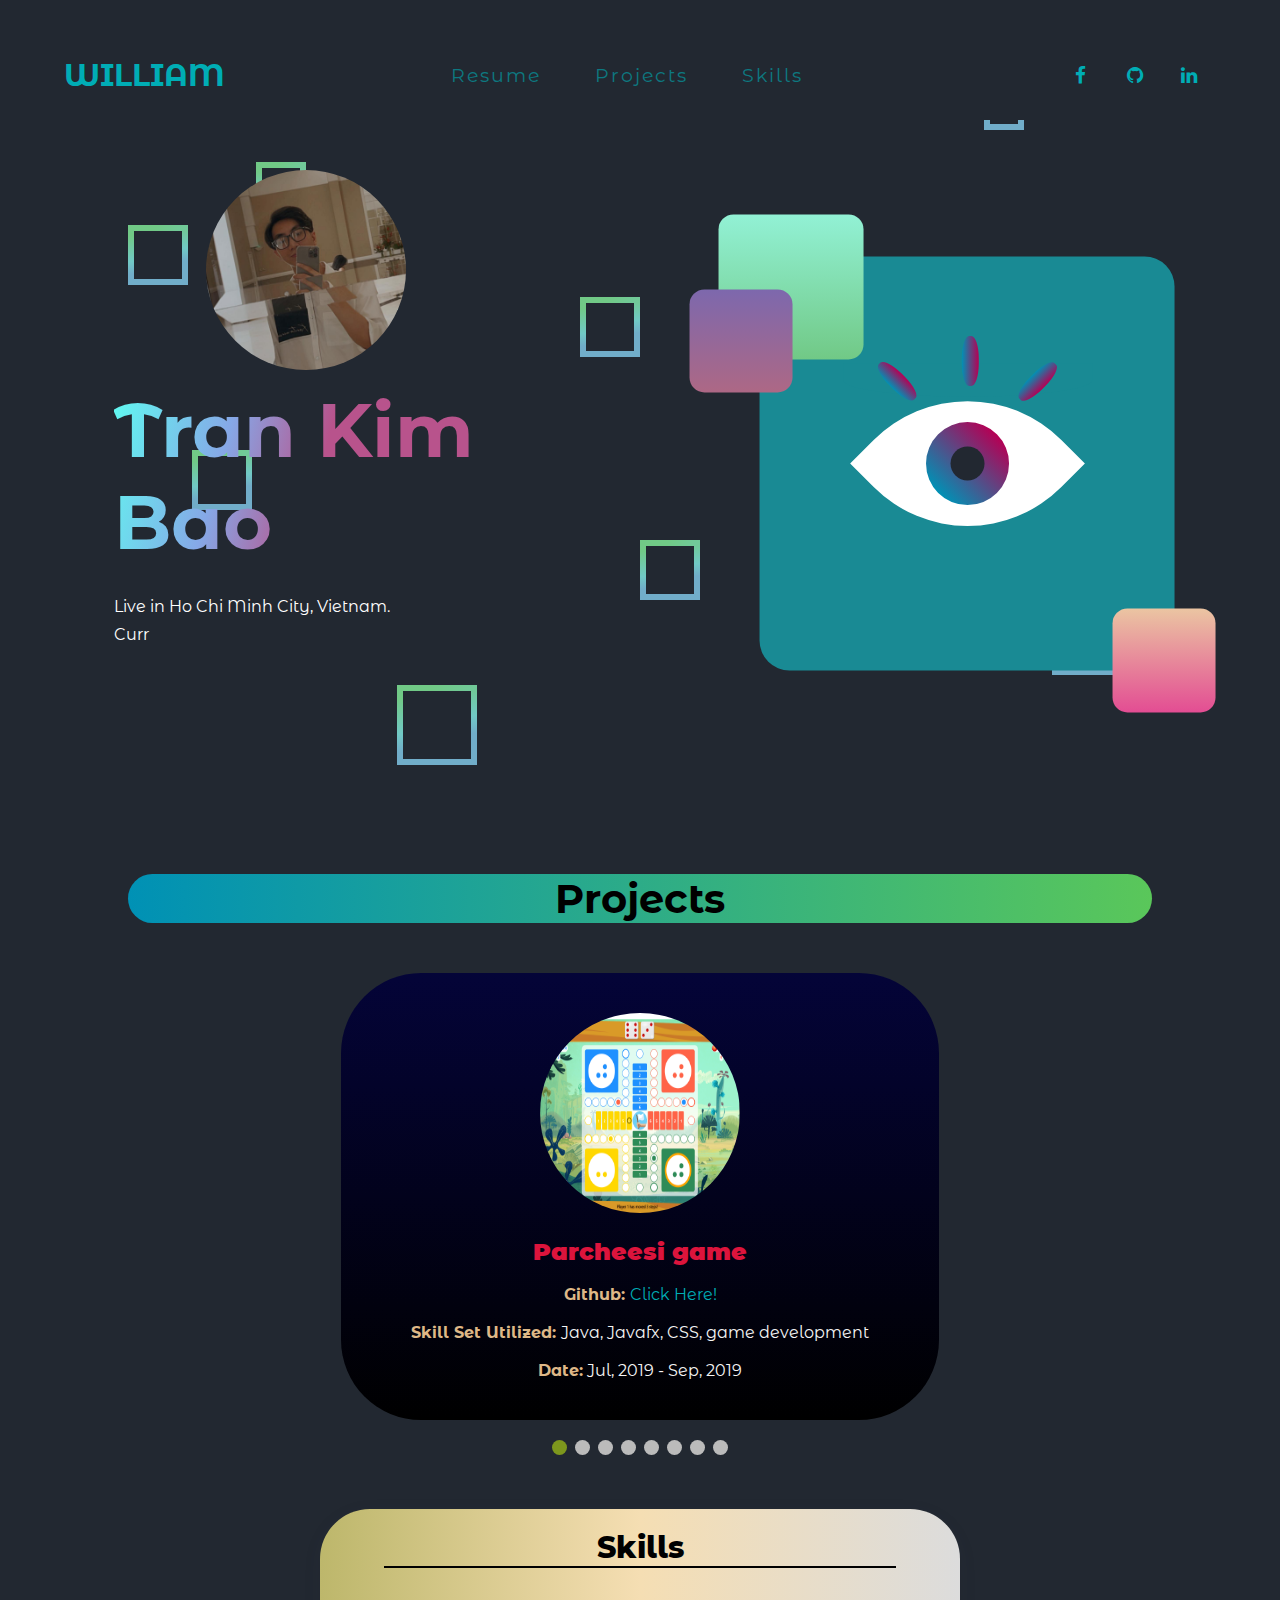
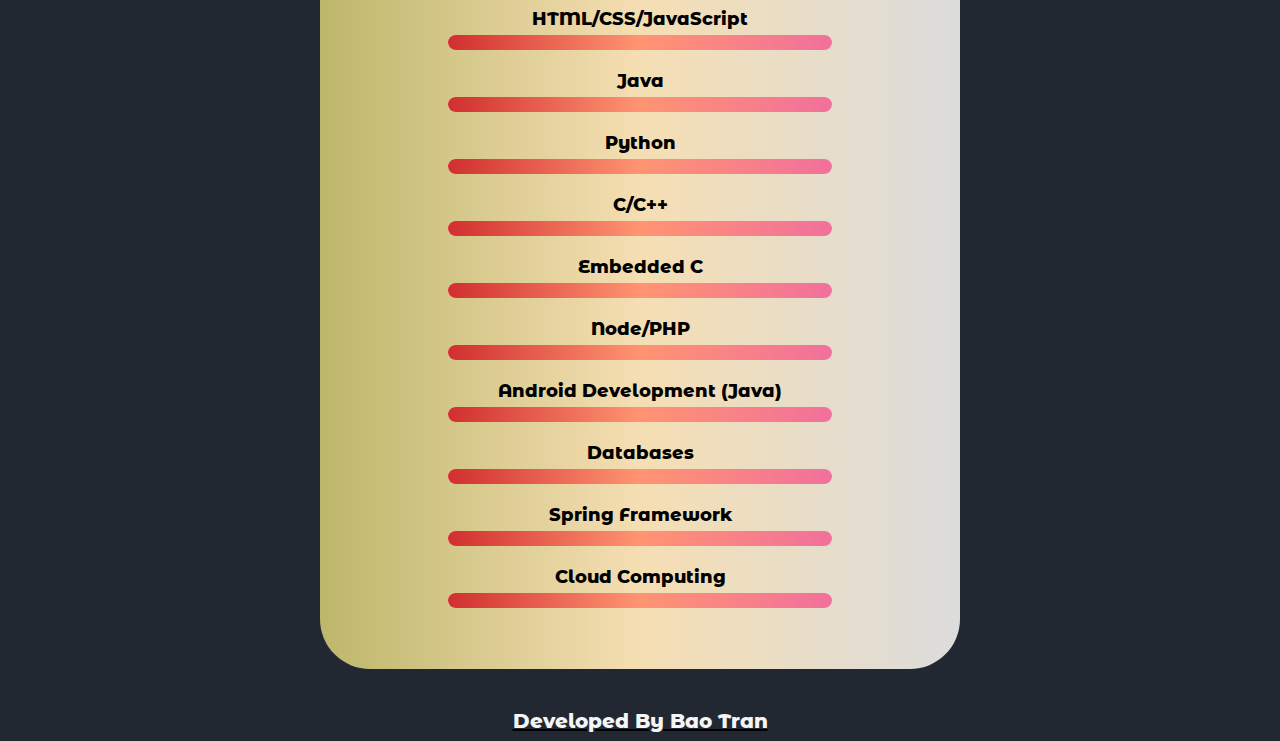
==== commit 16199ae9: "Update index.html" ====
--- a/index.html
+++ b/index.html
@@ -69,7 +69,7 @@
 
 
         <div style="font-size: 40px; text-align: center; background: linear-gradient(270deg, #5ac75a,#0091b5); width: 80%; margin: auto; margin-top: 200px; border-radius: 50px;"><b>Projects</b></div>
-        <div class="slideshow-container" style="border-radius: 80px;margin: auto;margin-bottom: 20px;margin-top: 50px;text-align: center;width: fit-content;padding: 40px 70px; background: linear-gradient(#0c0c29, #000000);">
+        <div class="slideshow-container" style="border-radius: 80px;margin: auto;margin-bottom: 20px;margin-top: 50px;text-align: center;width: fit-content;padding: 40px 70px; background: linear-gradient(#040438, #000000);">
             <img id="img" width="200px" height="200px" style="margin-bottom: 20px; border-radius: 50%;">
             <div id="title" style="color: crimson;"></div>
             <div id="content" style="color: whitesmoke;"></div>
@@ -135,8 +135,8 @@
                 </div>
             </div>
         </div>
-        <div class="footer" style="padding-top: 40px;height: 100px;text-align: center;font-size: 20px;font-weight: 800;text-decoration: underline;color: whitesmoke;">
-            Developed By Bao Tran
+        <div class="footer" style="padding-top: 40px;height: 100px;text-align: center;font-size: 20px;font-weight: 800;text-decoration: underline;">
+            <a href="https://s3740819.github.io" style="color: whitesmoke;">Developed By Bao Tran</a>
         </div>
         
     </section>
@@ -153,7 +153,7 @@
             <div></div>
             <div></div>
             <div></div>
-            
+
         </div>
     </div>
 </body>
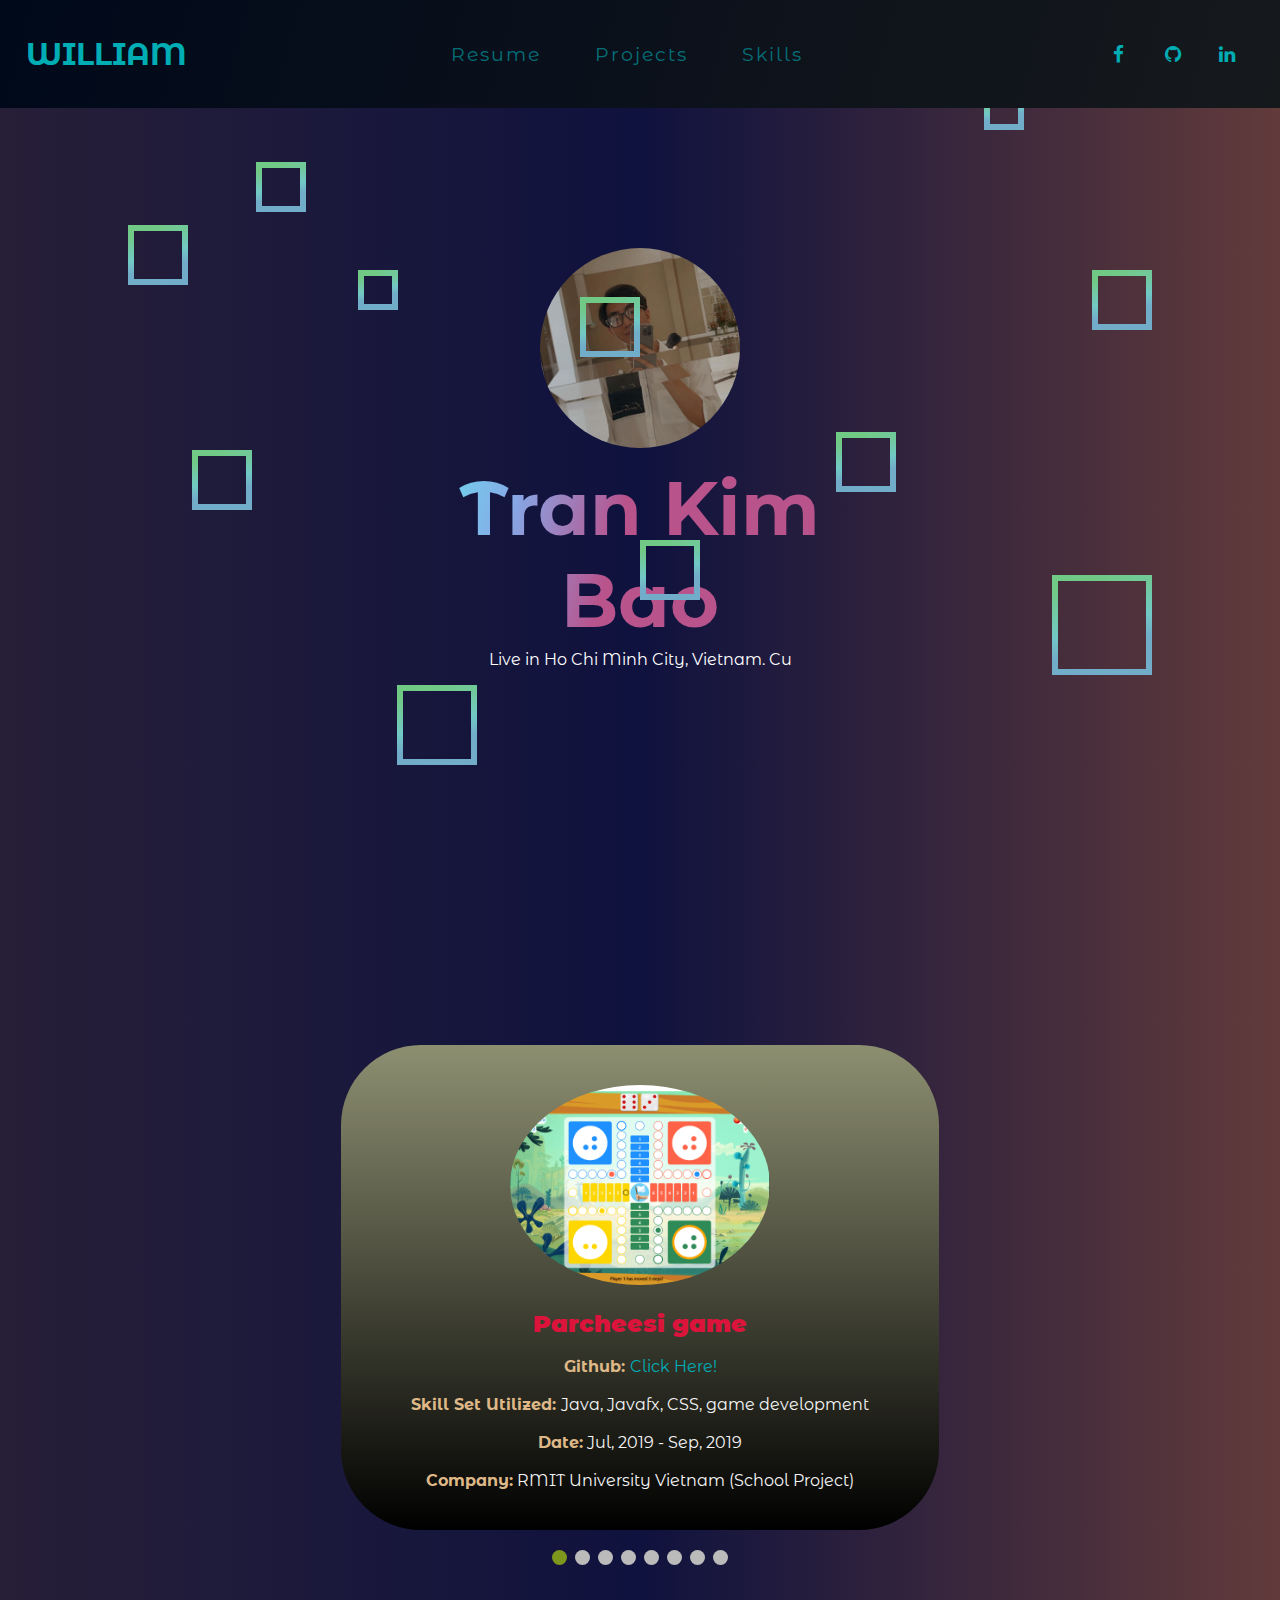
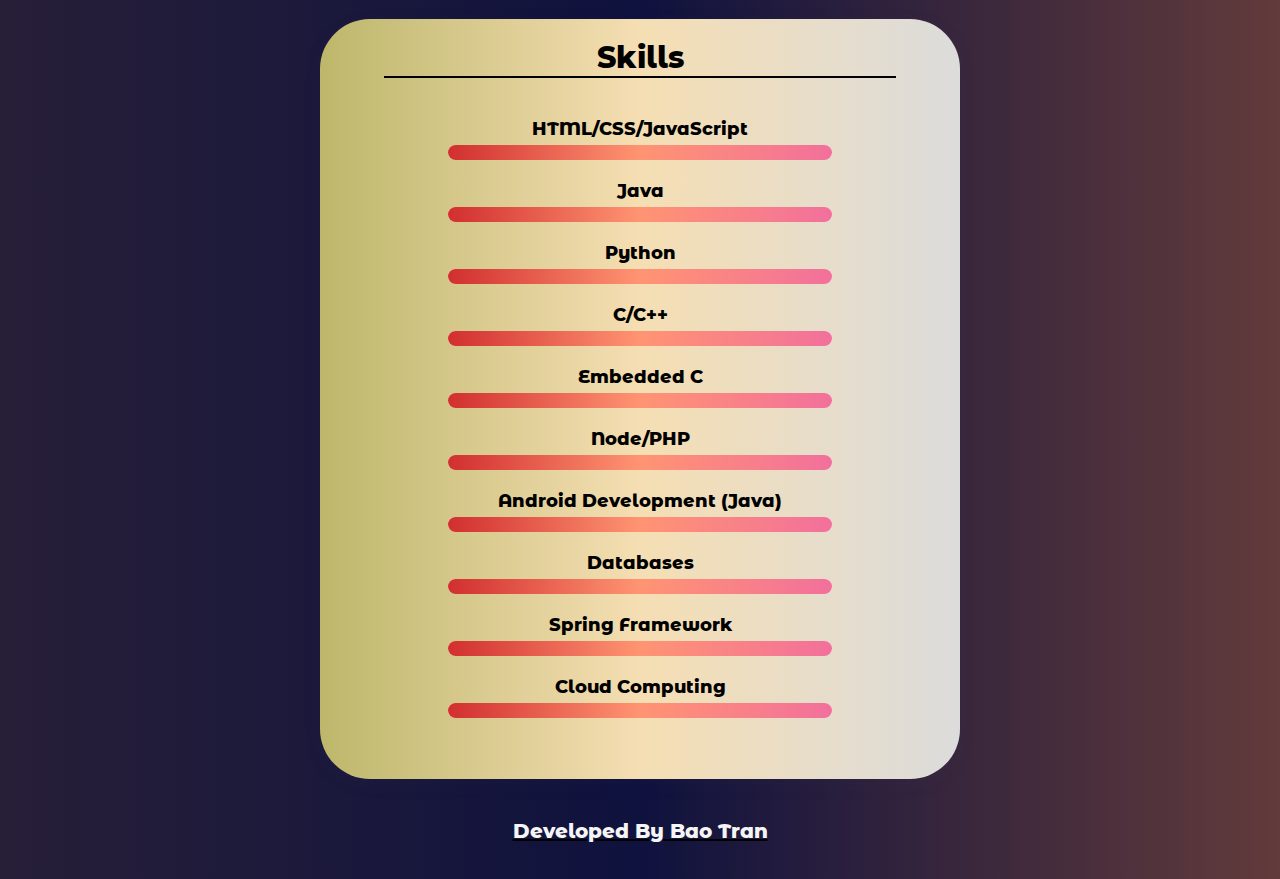
==== commit 55944176: "update" ====
--- a/index.html
+++ b/index.html
@@ -29,11 +29,11 @@
             </ul>
         </div>
     </div>
-    <section class="header" id="header">
+    <div class="header" id="header">
         <div class="hero">
             <div class="row">
                 <div class="left-section">
-                    <div style="margin-left: 20%; margin-bottom: 10px;"> 
+                    <div style="margin-bottom: 10px;"> 
                         <img class="ava" src="img/image.jpg" width="200px" style="border-radius: 50%;">
                     </div>
                     <div class="content">
@@ -41,36 +41,14 @@
                         <p id="overview"></p>
                     </div>
                 </div>
-                <div class="container">
-                    <div class="eye">
-                        <div class="wrinkle1"></div>
-                        <div class="wrinkle2"></div>
-                        <div class="wrinkle3"></div>
-                        <div class="shut">
-                            <span></span>
-                        </div>
-                        <div class="ball">
-                            <div class="pupil"></div>
-                        </div>
-                    </div>
-                    <div class="sub-container1">
-                
-                    </div>
-                    <div class="sub-container2">
-                        
-                    </div>
-                    <div class="sub-container3">
-                        
-                    </div>
-                </div>
+    
             </div>
         </div>
-
-
-
-        <div style="font-size: 40px; text-align: center; background: linear-gradient(270deg, #5ac75a,#0091b5); width: 80%; margin: auto; margin-top: 200px; border-radius: 50px;"><b>Projects</b></div>
-        <div class="slideshow-container" style="border-radius: 80px;margin: auto;margin-bottom: 20px;margin-top: 50px;text-align: center;width: fit-content;padding: 40px 70px; background: linear-gradient(#040438, #000000);">
-            <img id="img" width="200px" height="200px" style="margin-bottom: 20px; border-radius: 50%;">
+    </div>
+    <div>
+        <div class="proj">Projects</div>
+        <div class="slideshow-container" style="border-radius: 80px;margin: auto;margin-bottom: 20px;margin-top: 50px;text-align: center;width: fit-content;padding: 40px 70px; background: linear-gradient(#8d8f71, #000000);">
+            <img id="img" height="200px" style="margin-bottom: 20px; border-radius: 50%;">
             <div id="title" style="color: crimson;"></div>
             <div id="content" style="color: whitesmoke;"></div>
         </div>
@@ -87,7 +65,9 @@
                 <span class="dot" onclick="showSlides(8)"></span> 
             </div>
         </div>
-
+    </div>
+        
+        
         
         <div class="skills" style="width: 50%; height: 760px; margin: auto; background: linear-gradient(270deg,gainsboro, wheat, darkkhaki); margin-top: 50px; text-align: center; border-radius: 50px; box-shadow: 0 5px 20px 0 rgb(69 67 96 / 6%);">
             <div style="padding-top: 20px;font-size: 30px;font-weight: 800;">Skills</div>
@@ -138,8 +118,6 @@
         <div class="footer" style="padding-top: 40px;height: 100px;text-align: center;font-size: 20px;font-weight: 800;text-decoration: underline;">
             <a href="https://s3740819.github.io" style="color: whitesmoke;">Developed By Bao Tran</a>
         </div>
-        
-    </section>
     <div class="wrapper">
         <div class="box">
             <div></div>
--- a/css/styles.css
+++ b/css/styles.css
@@ -8,7 +8,7 @@
 }
 
 body {
-    background-color: #222831;
+    background: linear-gradient(270deg,#623b3b,#0f123e, #271f38);
 }
 
 a, a:hover {
@@ -26,24 +26,27 @@
 
 .header {
     width: 100%;
-    height: 155vh;
-    background-color: #222831;
+    height: 88vh;
+    background-image: url("https://ak.picdn.net/shutterstock/videos/17947003/thumb/1.jpg");
+    padding-top: 7%;
 }
 
 .nav-bar {
-    width: 90%;
-    height: 120px;
-    margin: auto;
+    width: 100%;
+    padding-left: 2%;
+    padding-right: 2%;
+    height: 12vh;
     color: #00adb5;
     display: flex;
     justify-content: space-between;
     align-items: center;
-    padding-top: 30px;
     position: -webkit-sticky;
     position: sticky;
     top: 0;
     z-index: 1000000;
-    background-color: #222831;
+    background: linear-gradient(
+        285deg
+        ,#16191c, #00091a );
 }
 
 .nav-bar .logo a {
@@ -98,7 +101,7 @@
 }
 
 .hero .row {
-    width: 90%;
+    width: 100%;
     display: flex;
     justify-content: space-between;
     align-items: center;
@@ -108,9 +111,9 @@
 
 .hero .row .left-section{
     width: 40%;
-    margin-left: 50px;
     background: transparent;
-    z-index: 2;
+    margin: auto;
+    text-align: center;
 }
 
 .hero .row .left-section h2{
@@ -170,10 +173,8 @@
 }
 
 .hero .row .left-section p{
-    margin: 25px 0;
     color: white;
     line-height: 28px;
-    padding-right: 150px;
 }
 
 .eye {
@@ -206,110 +207,6 @@
         top: 40%;
         left: 64%;
     }
-  }
-
-
-
-.ball {
-    width: 50%;
-    height: 50%;
-    background: linear-gradient(#b50054,#0091b5);
-    border-radius: 50%;
-    position: absolute;
-    top: 50%;
-    left: 50%;
-    transform: translate( -50%, -50%);
-    animation: test 6s infinite alternate cubic-bezier(1,.02,0,1);;
-}
-
-.pupil {
-    width: 40%;
-    height: 40%;
-    background: #222831;
-    border-radius: 100%;
-    position: absolute;
-    top: 50%;
-    left: 50%;
-    transform: translate( -50%, -50%);
-}
-
-.shut {
-    width: 150%;
-    height: 100%;
-    position: absolute;
-    top: 43%;
-    left: 43%;
-    transform: translate(-50%, -50%) rotate(-45deg);
-    z-index: 999;
-}
-
-.shut span {
-    display: block;
-    width: 100%;
-    height: 20%;
-    background: #198a94;
-    border-radius: 0 0 60% 60%;
-    transition: 1s all;
-}
-
-.eye:hover .shut span {
-    height: 100%;
-}
-
-.eye:hover .wrinkle1 {
-    background: #198a94;
-}
-
-.eye:hover .wrinkle2 {
-    background:#198a94;
-}
-
-.eye:hover .wrinkle3 {
-    background: #198a94;
-}
-
-.wrinkle1 {
-    width: 30%;
-    height: 10%;
-    background: linear-gradient(#b50054,#0091b5);
-    border-radius: 45%;
-    position: absolute;
-    top: 40%;
-    right: 100%;
-    z-index: 1000;
-}
-
-.wrinkle2 {
-    width: 30%;
-    height: 10%;
-    background: linear-gradient(#b50054,#0091b5);
-    border-radius: 45%;
-    position: absolute;
-    transform: rotate(90deg);
-    bottom: 110%;
-    left: 30%;
-    z-index: 1000;
-}
-
-.wrinkle3 {
-    width: 30%;
-    height: 10%;
-     background: linear-gradient(#b50054,#0091b5);
-    border-radius: 45%;
-    position: absolute;
-    transform: translate(-25%)  rotate(45deg);
-    z-index: 1000;
-}
-
-.hero .row .container {
-    animation: move 2s infinite alternate ease-in-out;
-    border-radius: 30px;
-    background-color: #198a94;
-    width: 36%;
-    padding-top: 36%;
-    position: relative;
-    transform: translate(-10%,10%);
-    z-index: 10000;
 }
 
 @keyframes move {
@@ -481,7 +378,7 @@
         display: 100%;
     }
     .hero .row .left-section {
-        width: 55%;
+        width: 100%;
     }
 
 }
@@ -623,3 +520,20 @@
 											  transparent)
   }
   
+
+.proj {
+    background-image: url(https://media.giphy.com/media/26BROrSHlmyzzHf3i/giphy.gif);
+    background-size: cover;
+    color: transparent;
+    -moz-background-clip: text;
+    -webkit-background-clip: text;
+    text-transform: uppercase;
+    font-family:Baskerville,Times,'Times New Roman',serif;
+    font-size: 75px;
+    line-height: 1;
+    margin: 10px 0;
+    text-align:center;
+    font-weight:bold;
+    margin-top: 20px;
+    text-decoration: underline;
+  }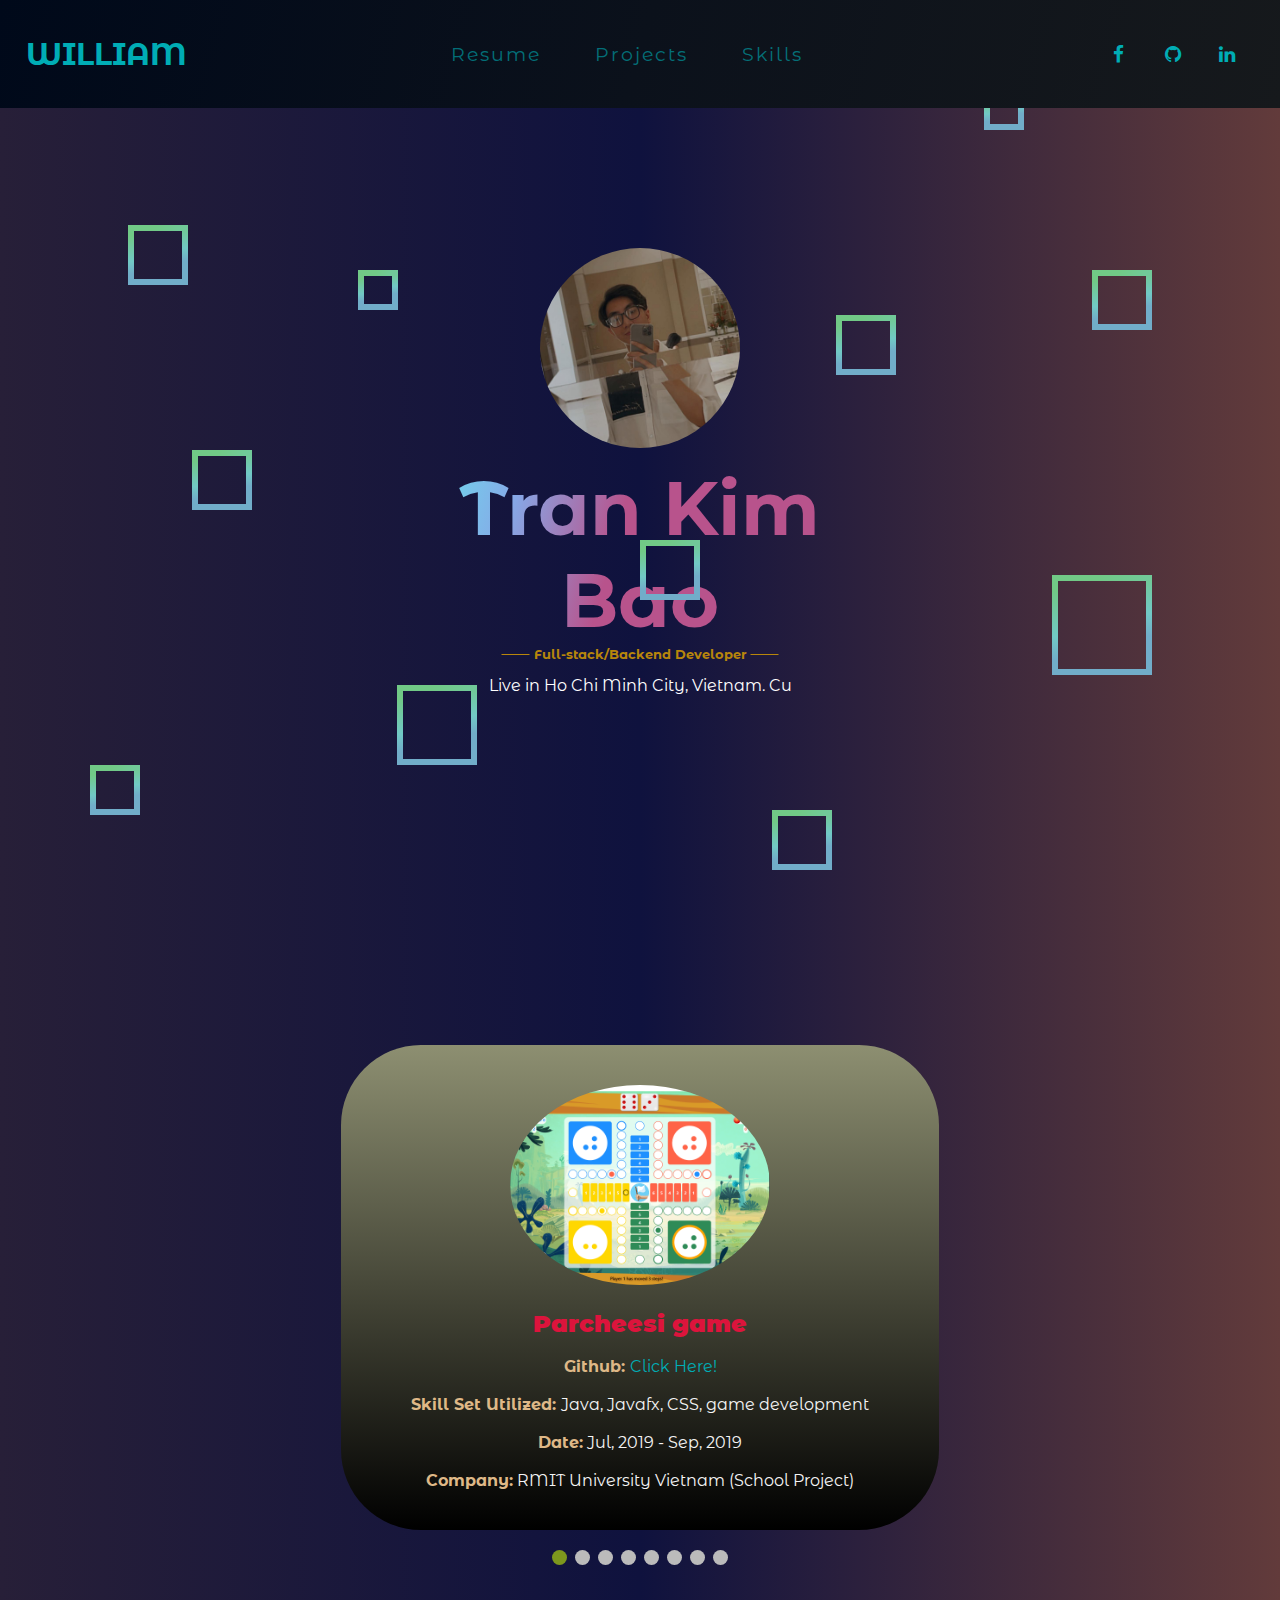
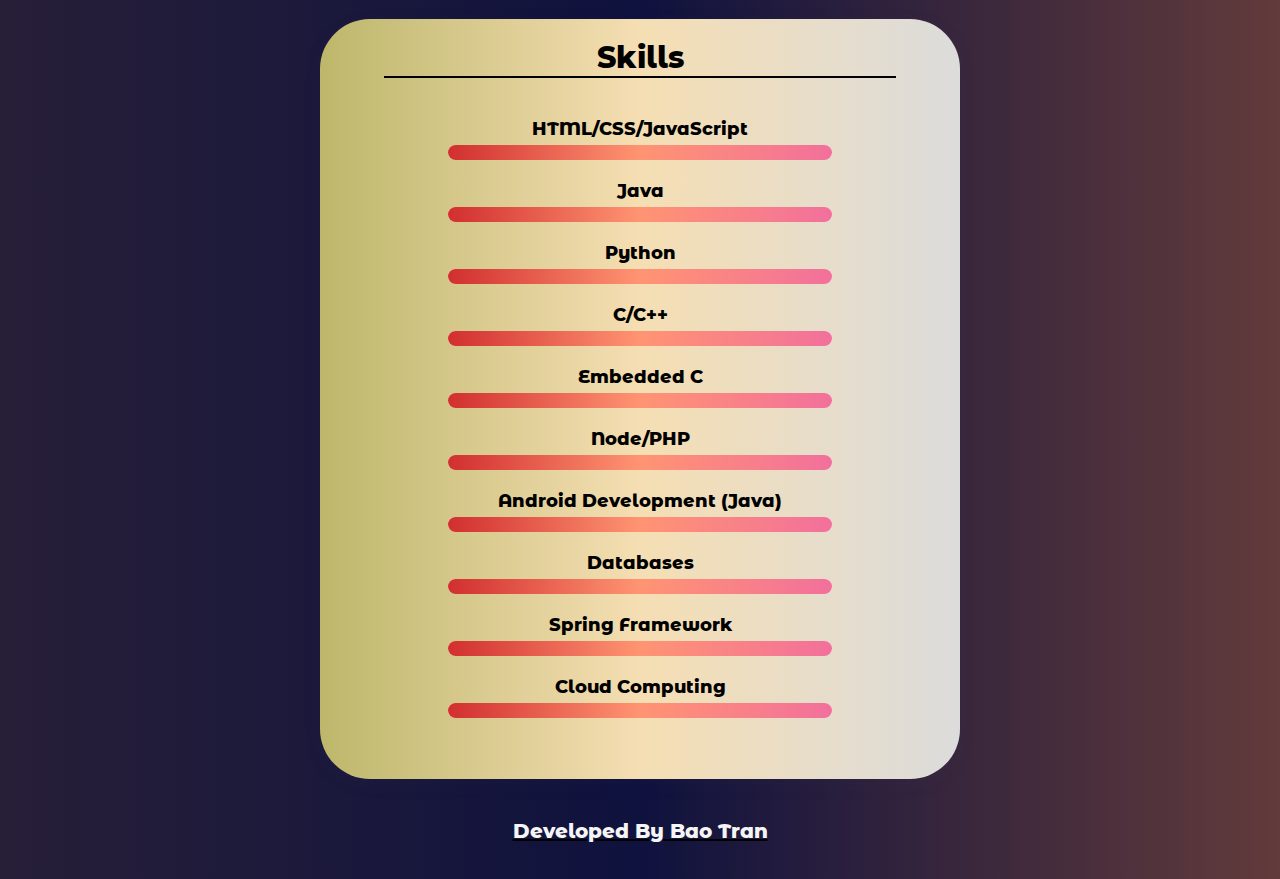
==== commit 689e2389: "update" ====
--- a/index.html
+++ b/index.html
@@ -38,6 +38,7 @@
                     </div>
                     <div class="content">
                         <h2>Tran Kim Bao</h2>
+                        <h4> Full-stack/Backend Developer </h4>
                         <p id="overview"></p>
                     </div>
                 </div>
@@ -87,7 +88,7 @@
                 </div>
                 <label>C/C++</label>
                 <div style="background-color: white; height: 15px; width: 60%; margin: auto; border-radius: 30px; margin-bottom: 20px; margin-top: 5px;">
-                    <div class="level"></div>
+                    <div class="level end"></div>
                 </div>
                 <label>Embedded C</label>
                 <div style="background-color: white; height: 15px; width: 60%; margin: auto; border-radius: 30px; margin-bottom: 20px; margin-top: 5px;">
@@ -111,7 +112,7 @@
                 </div>
                 <label>Cloud Computing</label>
                 <div style="background-color: white; height: 15px; width: 60%; margin: auto; border-radius: 30px; margin-top: 5px;">
-                    <div class="level end" ></div>
+                    <div class="level" ></div>
                 </div>
             </div>
         </div>
--- a/css/styles.css
+++ b/css/styles.css
@@ -93,7 +93,7 @@
 
 .nav-bar .social-media ul li i:hover{
     font-size: 25px;
-    background: linear-gradient(#b50054,#0091b5);
+    background: linear-gradient(270deg,#4b0000,#300058);
 }
 
 .hero {
@@ -177,18 +177,6 @@
     line-height: 28px;
 }
 
-.eye {
-    width: 40%;
-    height: 40%;
-    background-color: white;
-    transform: translate(-50%, -50%) rotate(45deg);
-    position: absolute;
-    top: 50%;
-    left: 50%;
-    border-radius: 80% 0;
-    cursor: pointer;
-    z-index: 999;
-}
 
 @keyframes test {
     0%,100% {
@@ -216,41 +204,8 @@
     50% {
         top: 20px;
     }
-  }
-
-.sub-container1 {
-    width: 25%;
-    height: 25%;
-    border-radius: 15px;
-    position: absolute;
-    background: linear-gradient(#ebc5a2,#e34d93);
-    right: -10%;
-    bottom: -10%;
-    opacity: 100;
-    z-index: -99;
-}
-
-.sub-container2 {
-    width: 35%;
-    height: 35%;
-    border-radius: 15px;
-    position: absolute;
-    background: linear-gradient(#92f1d5,#71c986);;
-    left: -10%;
-    top: -10%;
-    z-index: 1;
-}
-
-.sub-container3 {
-    width: 25%;
-    height: 25%;
-    border-radius: 15px;
-    position: absolute;
-    background: linear-gradient(#7d68ad,#ad6885);
-    left: -17%;
-    top: 8%;
-    z-index: 3;
-}
+}
+
 
 .wrapper {
     position: absolute;
@@ -291,8 +246,8 @@
 .box div:nth-child(3) {
     width: 50px;
     height: 50px;
-    top: 18%;
-    left: 20%;
+    top: 85%;
+    left: 7%;
     animation: animate 7s linear infinite;
 }
 
@@ -309,14 +264,14 @@
 }
 
 .box div:nth-child(6) {
-    top: 48%;
+    top: 35%;
     right: 30%;
     animation: animate 8s linear infinite;
 }
 
 .box div:nth-child(7) {
-    top: 33%;
-    right: 50%;
+    top: 90%;
+    right: 35%;
     animation: animate 8s linear infinite;
 }
 
@@ -380,12 +335,26 @@
     .hero .row .left-section {
         width: 100%;
     }
-
-}
-
-@media only screen and (max-width: 1130px) {
-    .box div:nth-child(3) {
-        display: none;
+    .nav-bar{
+        height: fit-content;
+    }
+    .content h2{
+        font-size: 30px !important;
+    }
+    #overview{
+        font-size: 12px;
+    }
+    .ava{
+        width: 120px;
+    }
+    h4{
+        font-size: 10px !important;
+    }
+    .skills{
+        width: 90% !important;
+    }
+    .slideshow-container{
+        width: 90% !important;
     }
     .box div:nth-child(6) {
         display: none;
@@ -399,17 +368,14 @@
     .box div:nth-child(9) {
         display: none;
     }
-    .container {
+    .box div:nth-child(2) {
         display: none;
     }
-    .hero .row {
-        display: 100%;
-    }
-    .hero .row .left-section {
-        width: 100%;
-    }
-
-}
+    .box div:nth-child(10) {
+        display: none;
+    }
+}
+
 
 .level {
     background: linear-gradient(270deg,#f2709c,#ff9472, #d12f2f);
@@ -536,4 +502,30 @@
     font-weight:bold;
     margin-top: 20px;
     text-decoration: underline;
-  }+  }
+
+h4{
+    width: 100%; 
+    text-align: center; 
+    color:darkgoldenrod;
+    font-size: 13px;
+    margin-bottom: 10px;
+    animation: drop_left 1s normal forwards ease-in-out;
+}
+
+h4:after,
+h4:before{
+    content:"\00a0\00a0\00a0\00a0\00a0\00a0\00a0";
+    text-decoration:line-through;
+}
+
+@keyframes drop_left {
+    0%{
+        opacity: 0;
+        transform: translate3d(200px, 0%, 0px);
+    }
+    100%{
+        opacity: 1;
+        transform: none;
+    }
+}
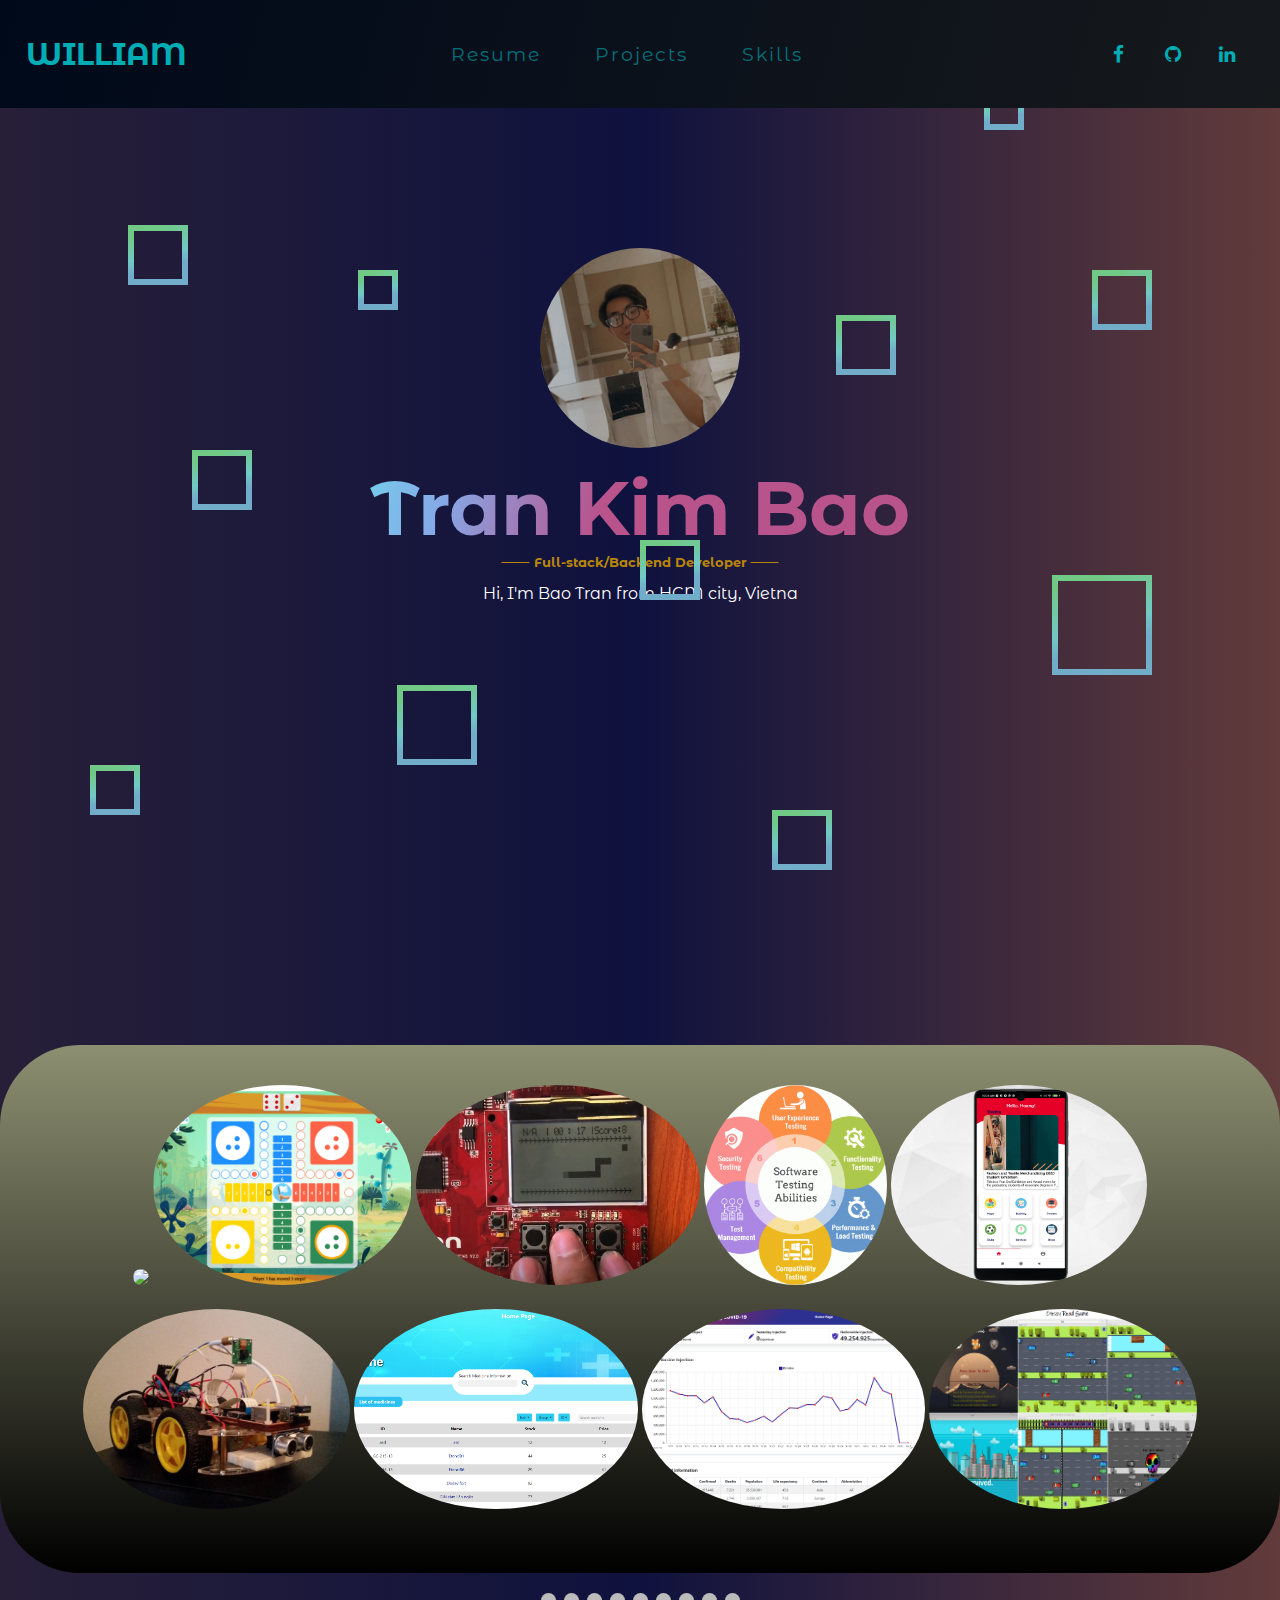
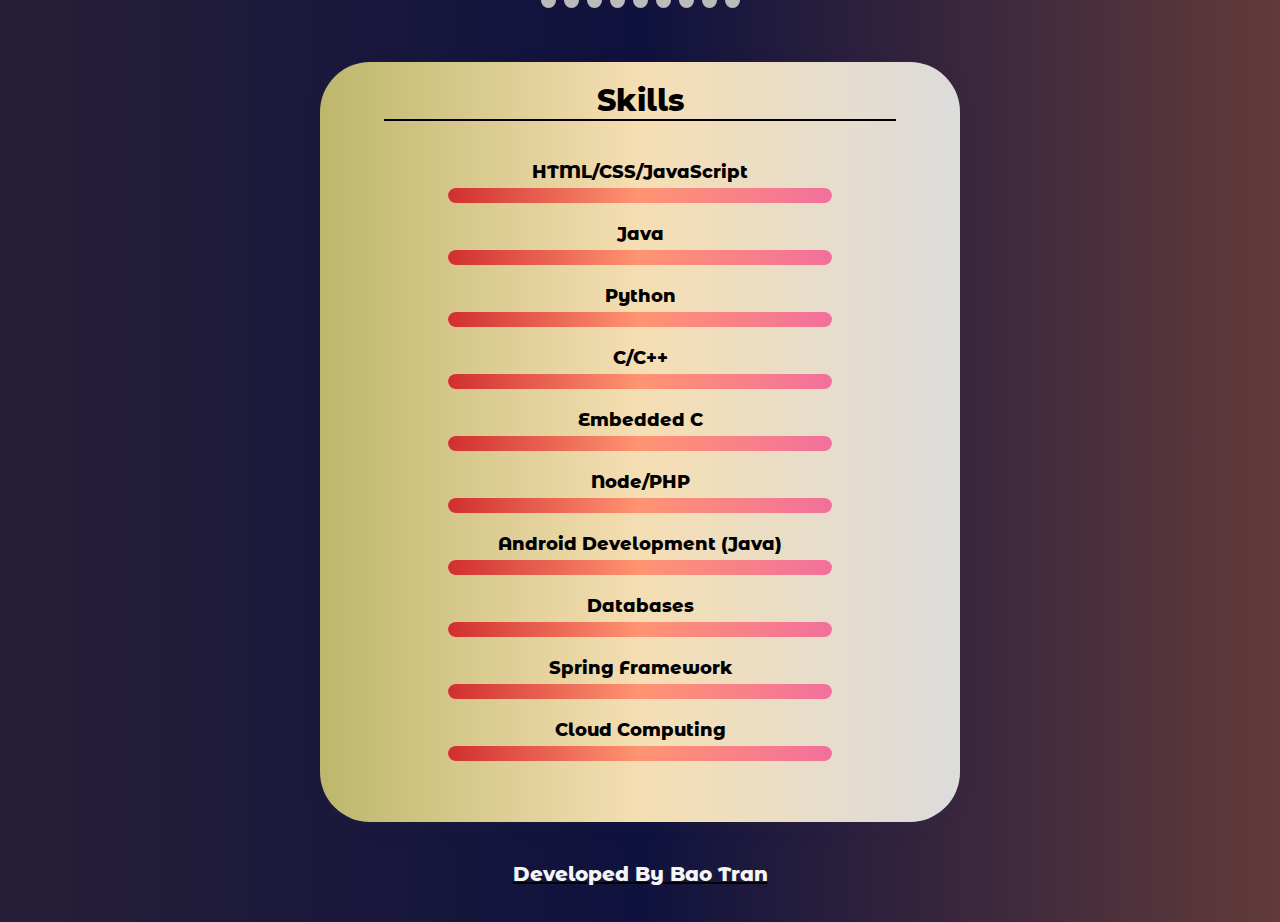
==== commit cf7b0e4b: "updated" ====
--- a/index.html
+++ b/index.html
@@ -16,7 +16,7 @@
         </div>
         <div class="menu">
             <ul>
-                <li><a href="https://resume.io/r/uUIfViOL4">Resume</a></li>
+                <li><a href="resume.pdf">Resume</a></li>
                 <li><a style="cursor: pointer;" onclick="view(0)">Projects</a></li>
                 <li><a style="cursor: pointer;" onclick="view(1)">Skills</a></li>
             </ul>
@@ -25,7 +25,7 @@
             <ul>
                 <li><a href="https://www.facebook.com/people/Kim-B%E1%BA%A3o/100005663730934/"><i class="fa fa-facebook"></i></a></li>
                 <li><a href="https://github.com/s3740819/"><i class="fa fa-github"></i></a></li>
-                <li><a href="https://www.linkedin.com/in/bao-tran-78161021a/"><i class="fa fa-linkedin"></i></a></li>
+                <li><a href="https://www.linkedin.com/in/bao-tran-kim-78161021a/"><i class="fa fa-linkedin"></i></a></li>
             </ul>
         </div>
     </div>
@@ -49,7 +49,15 @@
     <div>
         <div class="proj">Projects</div>
         <div class="slideshow-container" style="border-radius: 80px;margin: auto;margin-bottom: 20px;margin-top: 50px;text-align: center;width: fit-content;padding: 40px 70px; background: linear-gradient(#8d8f71, #000000);">
-            <img id="img" height="200px" style="margin-bottom: 20px; border-radius: 50%;">
+            <img class="pic hide" id="1" src="img/fish.png" height="200px" style="margin-bottom: 20px; border-radius: 50%;">
+            <img class="pic hide" id="2" src="img/cocangua.png" height="200px" style="margin-bottom: 20px; border-radius: 50%;">
+            <img class="pic hide" id="3" src="img/embed2.png" height="200px" style="margin-bottom: 20px; border-radius: 50%;">
+            <img class="pic hide" id="4" src="img/qa.png" height="200px" style="margin-bottom: 20px; border-radius: 50%;">
+            <img class="pic hide" id="5" src="img/home.png" height="200px" style="margin-bottom: 20px; border-radius: 50%;">
+            <img class="pic hide" id="6" src="img/PiCar.jpg" height="200px" style="margin-bottom: 20px; border-radius: 50%;">
+            <img class="pic hide" id="7" src="img/drug.png" height="200px" style="margin-bottom: 20px; border-radius: 50%;">
+            <img class="pic hide" id="8" src="img/covid.png" height="200px" style="margin-bottom: 20px; border-radius: 50%;">
+            <img class="pic hide" id="9" src="img/game.png" height="200px" style="margin-bottom: 20px; border-radius: 50%;">
             <div id="title" style="color: crimson;"></div>
             <div id="content" style="color: whitesmoke;"></div>
         </div>
@@ -64,6 +72,7 @@
                 <span class="dot" onclick="showSlides(6)"></span> 
                 <span class="dot" onclick="showSlides(7)"></span> 
                 <span class="dot" onclick="showSlides(8)"></span> 
+                <span class="dot" onclick="showSlides(9)"></span> 
             </div>
         </div>
     </div>
--- a/css/styles.css
+++ b/css/styles.css
@@ -327,15 +327,70 @@
         opacity: 0;
     }
 }
-
-@media only screen and (max-width: 900px) { 
+@media only screen and (max-height: 750px) and (min-width: 901px){
+    .hero .row .left-section{
+        width:70%;
+    }
+    .header{
+        padding-top: 0px !important;
+    }
+    .content h2{
+        font-size: 50px !important;
+    }
+    #overview{
+        font-size: 15px;
+    }
+    .ava{
+        width: 140px;
+    }
+    h4{
+        font-size: 12px !important;
+    }
+    .box div:nth-child(9) {
+        display: none;
+    }
+    .box div:nth-child(2) {
+        display: none;
+    }
+    .box div:nth-child(10) {
+        display: none;
+    }
+}
+
+@media only screen and (min-height: 801px) and (max-width: 1500px){
+    .hero .row .left-section{
+        width:60%;
+    }
+}
+
+@media screen and (max-width: 500px) {
+    #img{
+        width: 100%;
+    }
+}
+
+@media screen and (max-width: 800px) and (min-height: 900px) {
+    .skills{
+        width: 90% !important;
+    }
+    .slideshow-container{
+        width: 90% !important;
+    }
+}
+
+@media only screen and (max-width: 900px) and (max-height: 940px){ 
     .hero .row {
         display: 100%;
     }
+    .header{
+        padding-top: 2% !important;
+    }
     .hero .row .left-section {
-        width: 100%;
+        width: 90%;
     }
     .nav-bar{
+        padding-top: 3%;
+        padding-bottom: 3%;
         height: fit-content;
     }
     .content h2{
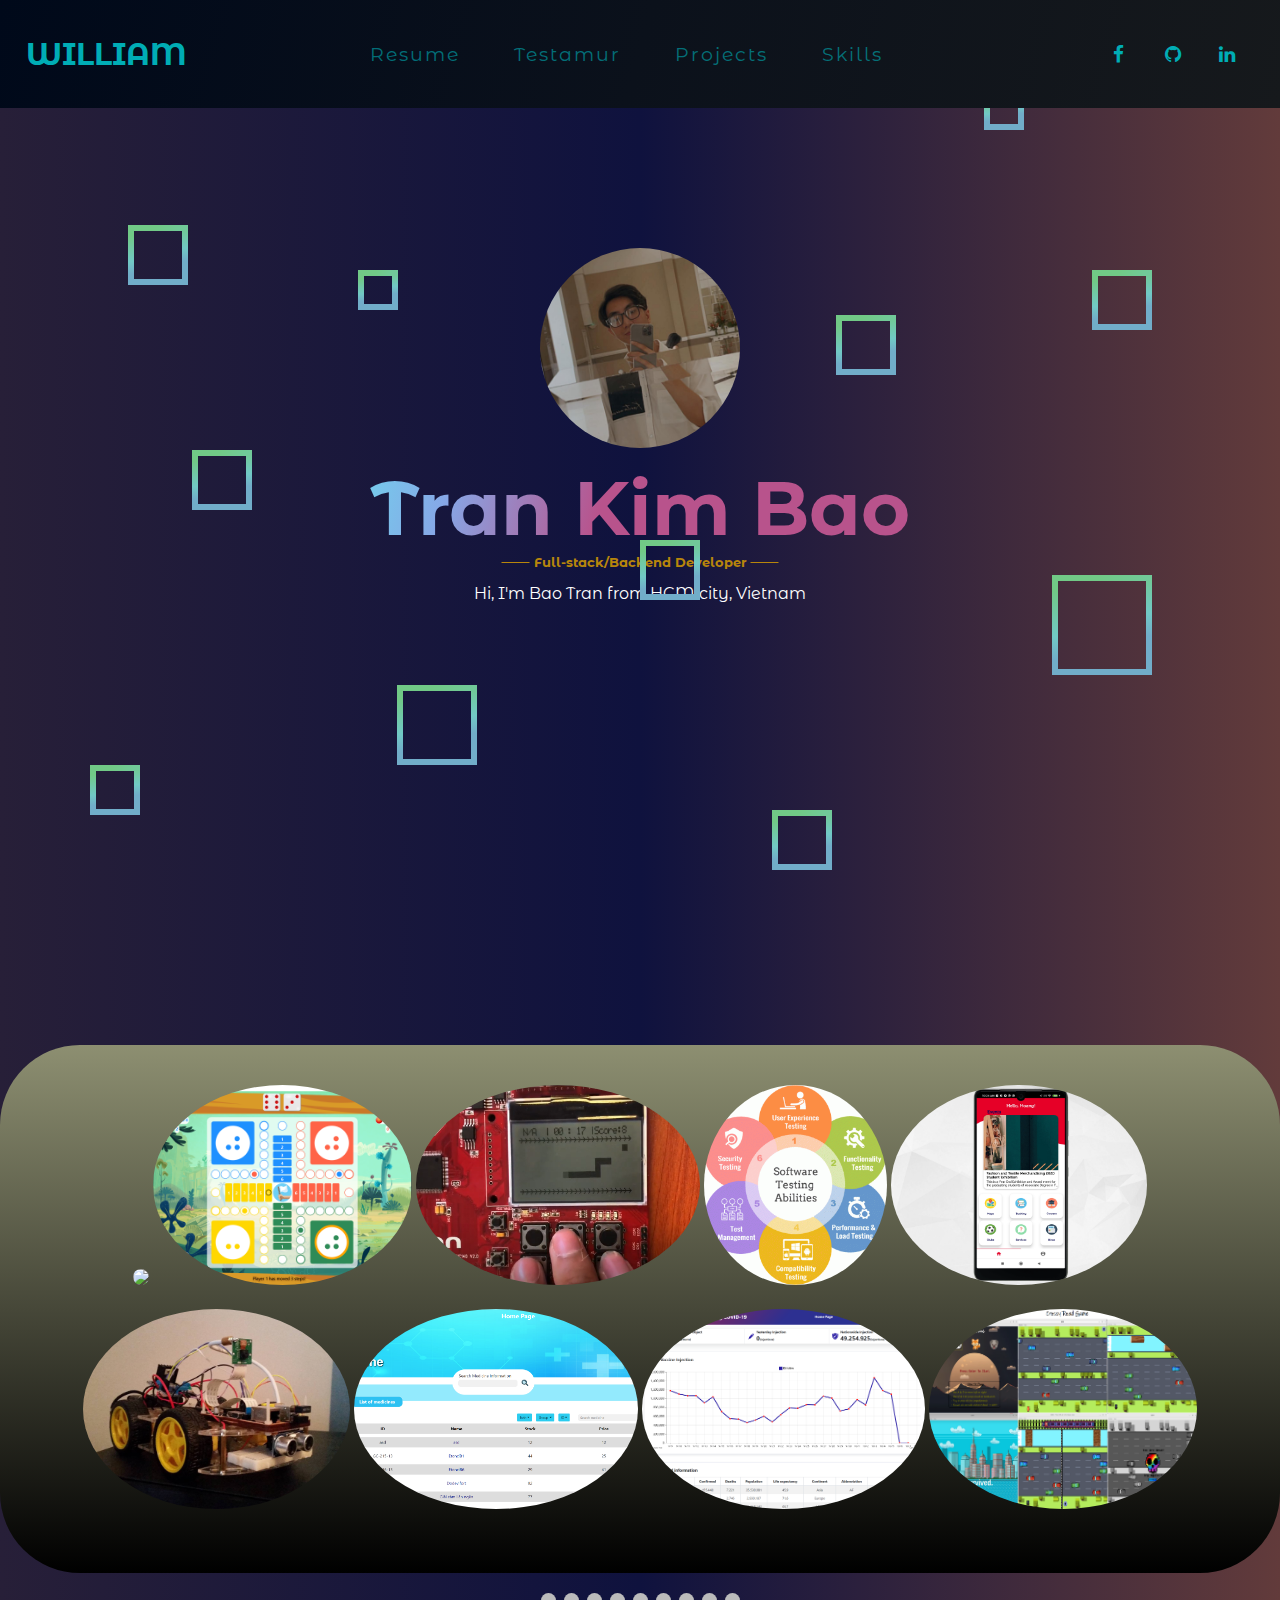
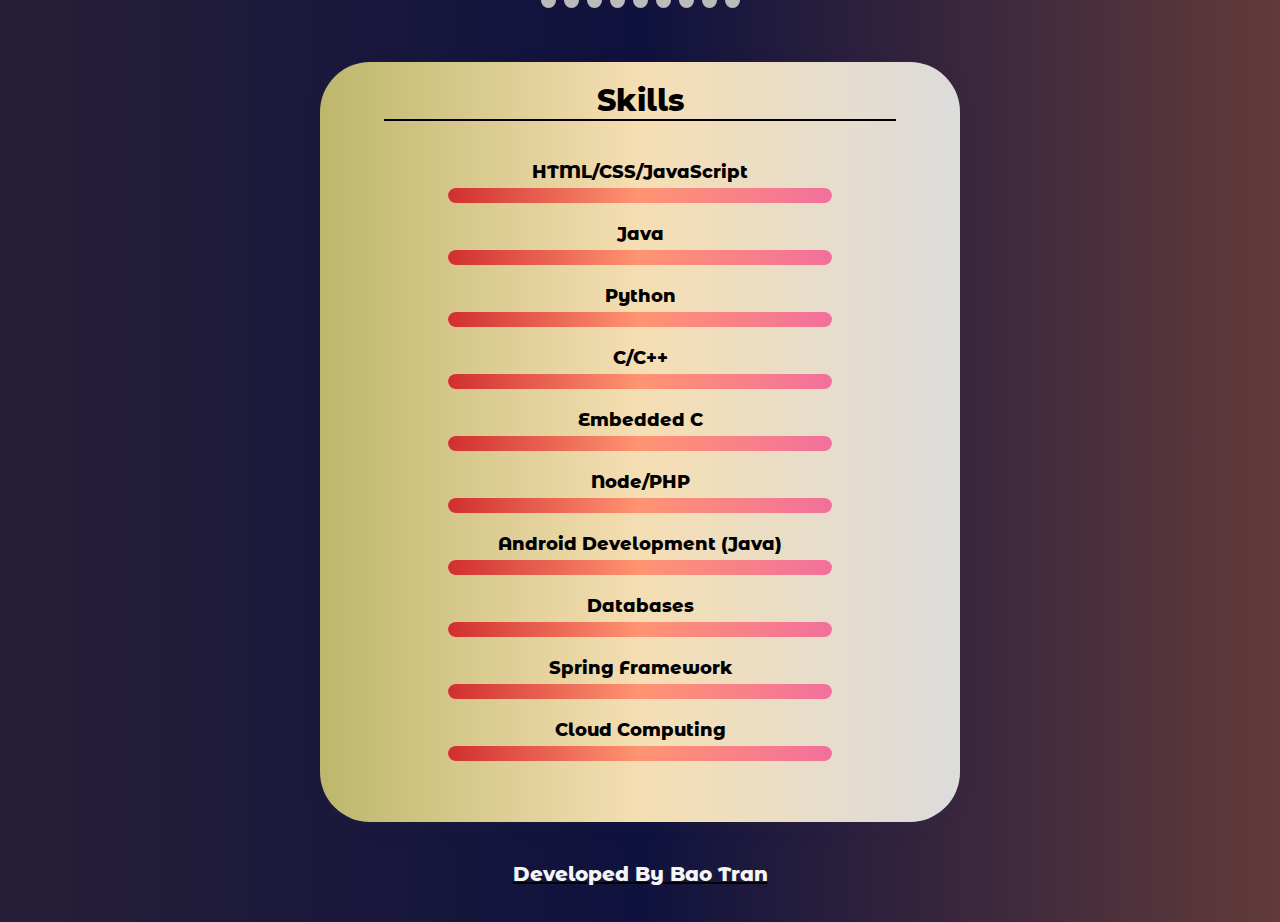
==== commit d2c73a55: "updated" ====
--- a/index.html
+++ b/index.html
@@ -17,6 +17,7 @@
         <div class="menu">
             <ul>
                 <li><a href="resume.pdf">Resume</a></li>
+                <li><a href="testamur.pdf">Testamur</a></li>
                 <li><a style="cursor: pointer;" onclick="view(0)">Projects</a></li>
                 <li><a style="cursor: pointer;" onclick="view(1)">Skills</a></li>
             </ul>
